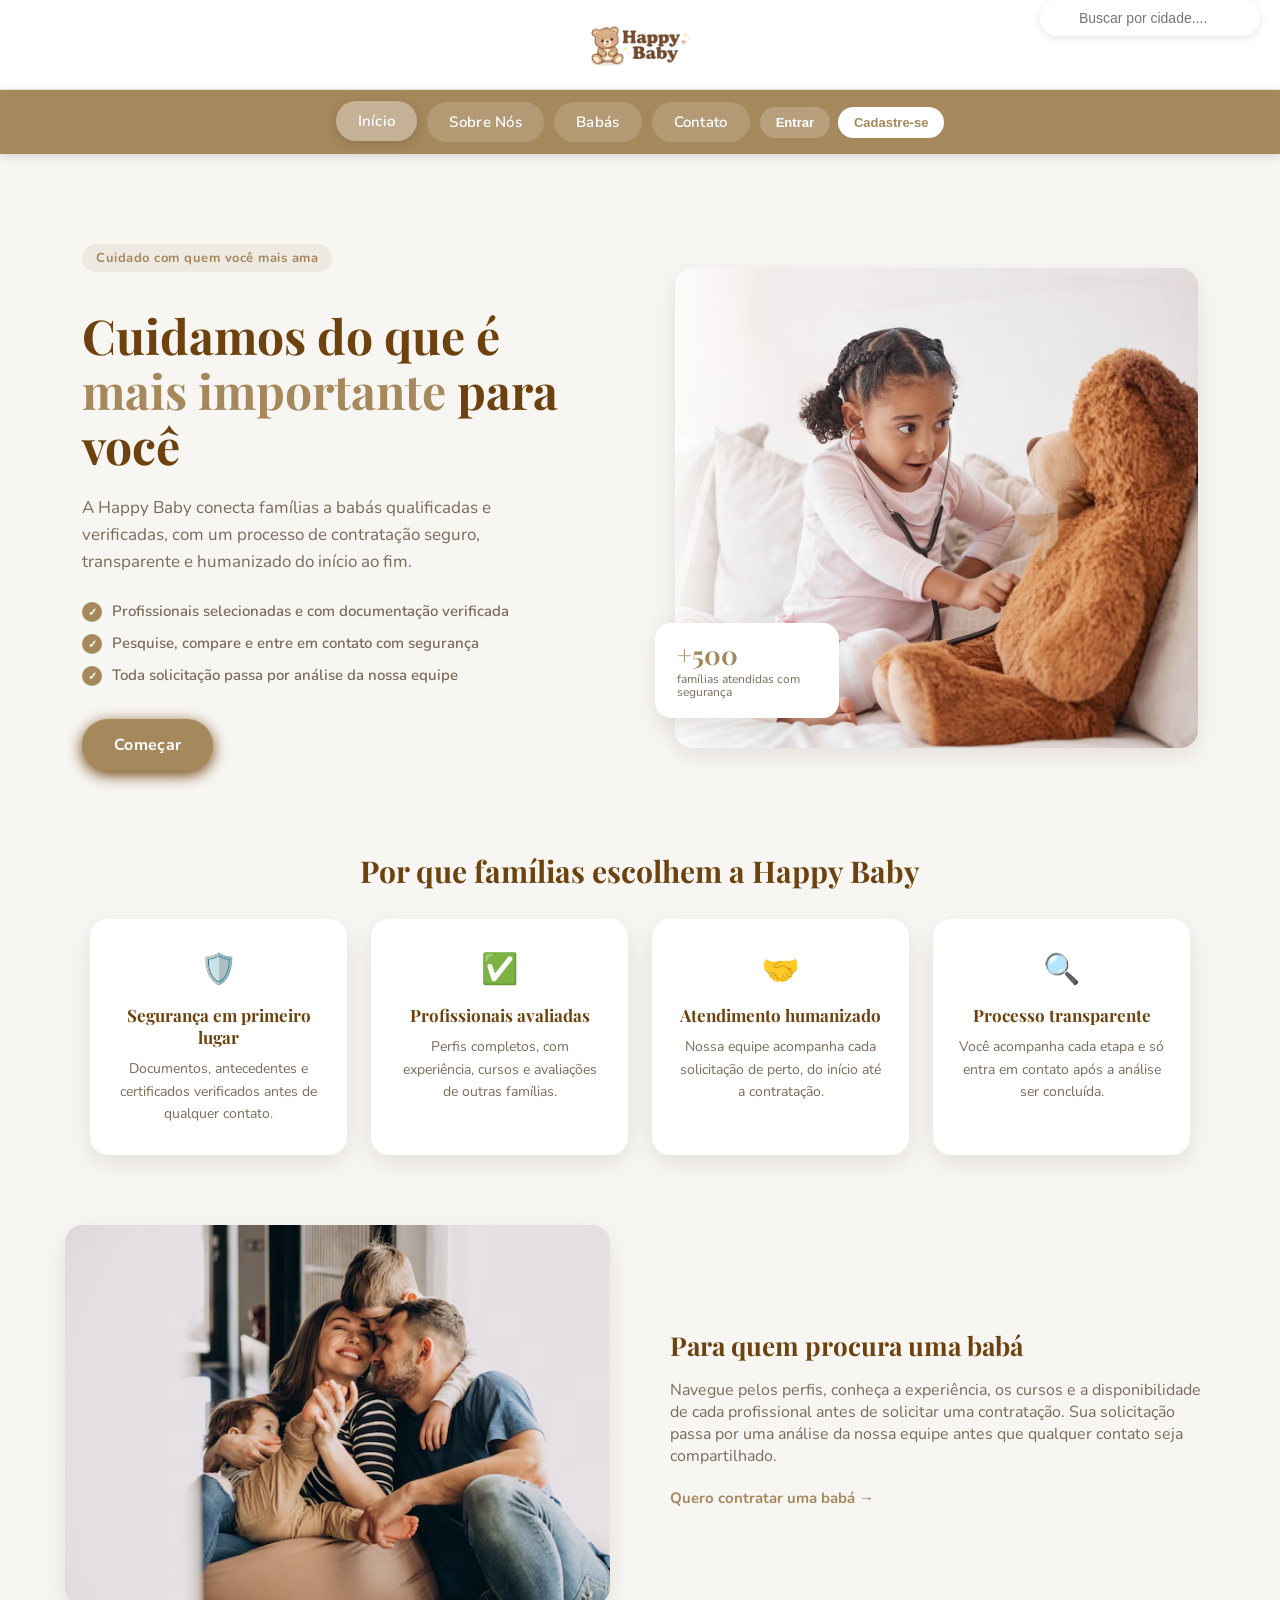
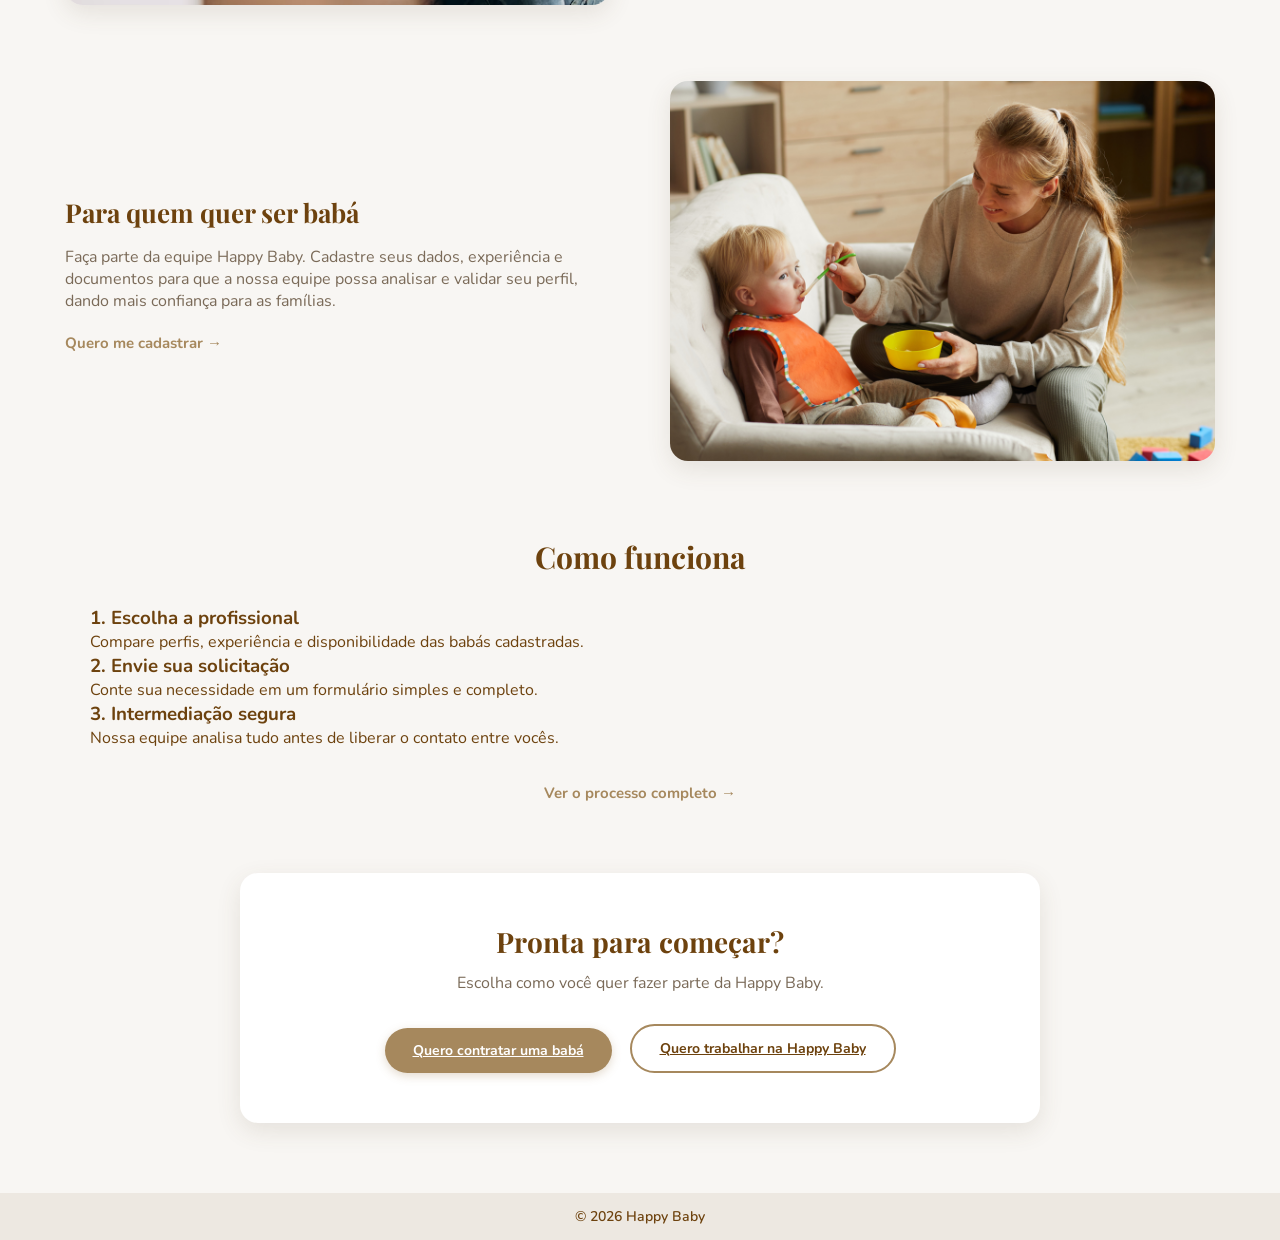
==== index.html @ 6b112094 "Revert "mudança ícone" This reverts commit 074b9dd85836813325513d2ee0a8235e51c5490e." ====
<!DOCTYPE html>
<html lang="pt-BR">
<head>
    <meta charset="UTF-8">
    <meta name="viewport" content="width=device-width, initial-scale=1.0">
    <title>Happy Baby</title>
    <meta name="description" content="Cuidando de quem você mais ama, com segurança e carinho">
    <link rel="preconnect" href="https://fonts.googleapis.com">
    <link href="https://fonts.googleapis.com/css2?family=Playfair+Display:wght@500;700&family=Nunito:wght@400;600;700&display=swap" rel="stylesheet">
    <link rel="stylesheet" href="styles.css">
</head>
<body>

    <header>
        <img src="imgs/logo.png" alt="Happy Baby Logo" class="logo">
    </header>

  <nav>
    <a href="index.html" class="nav-btn ativo">Início</a>
    <a href="sobre-nos.html" class="nav-btn">Sobre Nós</a>
    <a href="baba.html" class="nav-btn">Babás</a>
    <a href="contato.html" class="nav-btn">Contato</a>
</nav>

        <input 
    type="text" 
    id="buscaCidade" 
    placeholder=" Buscar por cidade...." 
    onkeyup="filtrarBabas()"
>

    </nav>

      <main>

    <!-- ===== HERO ===== -->
    <section class="hero-home">

        <div class="hero-home-conteudo">

            <div class="hero-home-texto">

                <span class="tag">Cuidado com quem você mais ama</span>

                <h1>Cuidamos do que é <span class="destaque">mais importante</span> para você</h1>

                <p class="subtitulo">
                    A Happy Baby conecta famílias a babás qualificadas e verificadas,
                    com um processo de contratação seguro, transparente e humanizado
                    do início ao fim.
                </p>

                <ul class="hero-home-lista">
                    <li>Profissionais selecionadas e com documentação verificada</li>
                    <li>Pesquise, compare e entre em contato com segurança</li>
                    <li>Toda solicitação passa por análise da nossa equipe</li>
                </ul>

                <div class="hero-home-botoes">
                    <a href="sobre-nos.html" class="botao-principal">Começar</a>
                </div>

            </div>

            <div class="hero-home-imagem">
                <img src="imgs/crianca-urso.avif" alt="Criança feliz sendo cuidada por uma babá">
                <div class="hero-badge-flutuante">
                    <strong>+500</strong>
                    <span>famílias atendidas com segurança</span>
                </div>
            </div>

        </div>

    </section>

    <!-- ===== POR QUE ESCOLHER ===== -->
    <section class="beneficios">

        <h2 class="titulo-secao">Por que famílias escolhem a Happy Baby</h2>

        <div class="grid-beneficios">

            <div class="beneficio-card">
                <span class="beneficio-icone">🛡️</span>
                <h3>Segurança em primeiro lugar</h3>
                <p>Documentos, antecedentes e certificados verificados antes de qualquer contato.</p>
            </div>

            <div class="beneficio-card">
                <span class="beneficio-icone">✅</span>
                <h3>Profissionais avaliadas</h3>
                <p>Perfis completos, com experiência, cursos e avaliações de outras famílias.</p>
            </div>

            <div class="beneficio-card">
                <span class="beneficio-icone">🤝</span>
                <h3>Atendimento humanizado</h3>
                <p>Nossa equipe acompanha cada solicitação de perto, do início até a contratação.</p>
            </div>

            <div class="beneficio-card">
                <span class="beneficio-icone">🔍</span>
                <h3>Processo transparente</h3>
                <p>Você acompanha cada etapa e só entra em contato após a análise ser concluída.</p>
            </div>

        </div>

    </section>

    <!-- ===== FOTOS GRANDES + TEXTO ===== -->
    <section class="zigzag-secao">

        <div class="zigzag-item">

            <div class="zigzag-imagem">
                <img src="imgs/familia.avif" alt="Família em casa com a criança">
            </div>

            <div class="zigzag-texto">
                <h2>Para quem procura uma babá</h2>
                <p>
                    Navegue pelos perfis, conheça a experiência, os cursos e a
                    disponibilidade de cada profissional antes de solicitar uma
                    contratação. Sua solicitação passa por uma análise da nossa
                    equipe antes que qualquer contato seja compartilhado.
                </p>
                <a href="contratar.html" class="link-saiba-mais">Quero contratar uma babá →</a>
            </div>

        </div>

        <div class="zigzag-item zigzag-inverso">

            <div class="zigzag-imagem">
                <img src="imgs/baba-cuidando.jpg" alt="Babá cuidando de uma criança">
            </div>

            <div class="zigzag-texto">
                <h2>Para quem quer ser babá</h2>
                <p>
                    Faça parte da equipe Happy Baby. Cadastre seus dados, experiência
                    e documentos para que a nossa equipe possa analisar e validar seu
                    perfil, dando mais confiança para as famílias.
                </p>
                <a href="quero-ser-baba.html" class="link-saiba-mais">Quero me cadastrar →</a>
            </div>

        </div>

    </section>

    <!-- ===== COMO FUNCIONA (RESUMO) ===== -->
    <section class="funciona-resumo">

        <h2 class="titulo-secao">Como funciona</h2>

        <div class="cards-funciona">

            <div class="card-funciona">
                <h3>1. Escolha a profissional</h3>
                <p>Compare perfis, experiência e disponibilidade das babás cadastradas.</p>
            </div>

            <div class="card-funciona">
                <h3>2. Envie sua solicitação</h3>
                <p>Conte sua necessidade em um formulário simples e completo.</p>
            </div>

            <div class="card-funciona">
                <h3>3. Intermediação segura</h3>
                <p>Nossa equipe analisa tudo antes de liberar o contato entre vocês.</p>
            </div>

        </div>

        <a href="contato.html" class="link-saiba-mais link-saiba-mais-central">Ver o processo completo →</a>

    </section>

    <!-- ===== CTA FINAL ===== -->
    <section class="cta-home">

        <h2>Pronta para começar?</h2>
        <p>Escolha como você quer fazer parte da Happy Baby.</p>

        <div class="cta-home-botoes">
            <a href="contratar.html" class="btn-contratar">Quero contratar uma babá</a>
            <a href="quero-ser-baba.html" class="btn-contratar btn-contratar-alt">Quero trabalhar na Happy Baby</a>
        </div>

    </section>

</main>

    <footer>
        <p>© 2026 Happy Baby</p>
    </footer>

    <script src="script.js"></script>
</body>
</html>
---- styles.css ----
/* ================================================
   HAPPY BABY — styles.css
   Um único arquivo de estilos para todas as páginas
   ================================================ */

/* ===== VARIÁVEIS ===== */
:root {
    --marrom:       #a6885d;
    --marrom-claro: #a0692d;
    --marrom-escuro:#6d420e;
    --bege:         #f8f6f3;
    --bege-card:    #ffffff;
    --texto-suave:  #7a6a58;
    --sombra:       0 8px 25px rgba(90, 70, 51, 0.12);
    --raio:         18px;
    --fonte-titulo: 'Playfair Display', serif;
    --fonte-corpo:  'Nunito', sans-serif;
}

/* ===== RESET / BASE ===== */
* {
    box-sizing: border-box;
    margin: 0;
    padding: 0;
}

body {
    font-family: var(--fonte-corpo);
    background: var(--bege);
    color: var(--marrom-escuro);
    min-height: 100vh;
    display: flex;
    flex-direction: column;
}

main {
    flex: 1;
    padding: 30px 20px;
}

/* ===== HEADER ===== */
header {
    text-align: center;
    padding: 18px 0 10px;
    background: var(--bege-card);
    border-bottom: 1px solid rgba(166,136,93,0.15);
}

.logo {
    width: 110px;
}

/* ===== MENU DE NAVEGAÇÃO ===== */
nav {
    display: flex;
    justify-content: center;
    gap: 10px;
    background: var(--marrom);
    padding: 12px 16px;
    position: sticky;
    top: 0;
    z-index: 100;
    box-shadow: 0 2px 10px rgba(90,70,51,0.2);
}

#buscaCidade {
    position: absolute;
    right: 20px;
}

#buscaCidade {
    padding: 10px 15px 10px 35px;
    width: 220px;

    border-radius: 20px;
    border: none;

    background: rgba(255, 255, 255, 0.9);
    color: #5a4633;

    font-size: 14px;
    outline: none;

    box-shadow: 0 2px 8px rgba(0,0,0,0.1);

    transition: 0.3s;
}

/* EFEITO AO CLICAR */
#buscaCidade:focus {
    width: 260px;
    background: white;
}

/* ÍCONE DE LUPA */
#buscaCidade {
    background-image: url("https://cdn-icons-png.flaticon.com/512/622/622669.png");
    background-size: 16px;
    background-repeat: no-repeat;
    background-position: 10px center;
}

.nav-btn {
    background: rgba(255,255,255,0.15);
    color: #fff;
    border: none;
    padding: 10px 22px;
    border-radius: 50px;
    cursor: pointer;
    font-family: var(--fonte-corpo);
    font-size: 15px;
    font-weight: 600;
    text-decoration: none;
    transition: background 0.25s, transform 0.2s, box-shadow 0.2s;
    letter-spacing: 0.3px;
}

.nav-btn:hover {
    background: rgba(255,255,255,0.28);
    transform: translateY(-2px);
}

.nav-btn.ativo {
    background: rgba(255,255,255,0.35);
    box-shadow: 0 3px 12px rgba(0,0,0,0.15);
    transform: translateY(-1px);
}

/* ===== ANIMAÇÕES DE BOTÃO (via JS) ===== */
.btn-anim {
    transition: transform 0.15s ease, box-shadow 0.15s ease;
}

.btn-anim:active {
    transform: scale(0.96) !important;
}

/* ===== PÁGINA INICIAL — HERO ===== */
.hero {
    position: relative;
    min-height: 75vh;
    display: flex;
    justify-content: center;
    align-items: center;
    overflow: hidden;
}

.hero-bg {
    position: absolute;
    inset: 0;
    background: radial-gradient(ellipse at 60% 40%, rgba(197,164,107,0.18) 0%, transparent 70%),
                radial-gradient(ellipse at 20% 80%, rgba(166,136,93,0.1) 0%, transparent 60%);
    pointer-events: none;
}

.box-inicio {
    background: var(--bege-card);
    padding: 55px 60px;
    border-radius: 28px;
    text-align: center;
    box-shadow: var(--sombra);
    animation: subir 0.7s ease both;
    max-width: 560px;
    width: 100%;
    position: relative;
}

.tag {
    display: inline-block;
    background: rgba(166,136,93,0.12);
    color: var(--marrom);
    font-size: 13px;
    font-weight: 700;
    padding: 5px 14px;
    border-radius: 50px;
    margin-bottom: 18px;
    letter-spacing: 0.5px;
}

.box-inicio h1 {
    font-family: var(--fonte-titulo);
    font-size: 36px;
    color: var(--marrom-escuro);
    margin-bottom: 14px;
    line-height: 1.2;
}

.destaque {
    color: var(--marrom);
}

.subtitulo {
    font-size: 17px;
    color: var(--texto-suave);
    margin-bottom: 30px;
    line-height: 1.6;
}

/* ===== BOTÃO PRINCIPAL ===== */
.botao-principal {
    display: inline-block;
    background: var(--marrom);
    color: white;
    padding: 15px 32px;
    border-radius: 50px;
    font-family: var(--fonte-corpo);
    font-size: 16px;
    font-weight: 700;
    text-decoration: none;
    border: none;
    cursor: pointer;
    transition: background 0.25s, transform 0.2s, box-shadow 0.2s;
    box-shadow: 0 4px 15px #6d420e;
    letter-spacing: 0.3px;
}

.botao-principal:hover {
    background: var(--marrom-escuro);
    transform: translateY(-3px);
    box-shadow: 0 8px 22px rgba(90,70,51,0.25);
}

/* ===== ANIMAÇÃO ===== */
@keyframes subir {
    from { transform: translateY(24px); opacity: 0; }
    to   { transform: translateY(0);    opacity: 1; }
}

/* ===== SEÇÃO BABÁS ===== */
.secao-babas {
    max-width: 1100px;
    margin: 0 auto;
}

.titulo-secao {
    font-family: var(--fonte-titulo);
    font-size: 30px;
    color: var(--marrom-escuro);
    margin-bottom: 28px;
    text-align: center;
}

/* ===== GRID DOS CARDS ===== */
.grid-babas {
    display: grid;
    grid-template-columns: repeat(auto-fill, minmax(240px, 1fr));
    gap: 24px;
}

/* ===== CARD DA BABÁ ===== */
.baba {
    background: var(--bege-card);
    border-radius: var(--raio);
    overflow: hidden;
    box-shadow: var(--sombra);
    display: flex;
    flex-direction: column;
    transition: transform 0.25s, box-shadow 0.25s;
}

.baba:hover {
    transform: translateY(-6px);
    box-shadow: 0 14px 35px rgba(90,70,51,0.16);
}

.baba img {
    width: 100%;
    height: 200px;
    object-fit: cover;
    background: #ede8e1; /* placeholder quando sem foto */
}

.baba-info {
    padding: 16px;
    display: flex;
    flex-direction: column;
    align-items: center;
    gap: 6px;
    flex: 1;
}

.baba h3 {
    font-family: var(--fonte-titulo);
    font-size: 18px;
    color: var(--marrom-escuro);
    text-align: center;
}

.baba p {
    font-size: 14px;
    color: var(--texto-suave);
    text-align: center;
}

.avaliacao {
    font-size: 15px;
    color: #f5b301;
    letter-spacing: 2px;
}

/* ===== BOTÃO CONTRATAR ===== */
.btn-contratar {
    margin-top: auto;
    padding: 11px 0;
    width: 90%;
    border-radius: 50px;
    border: none;
    background: var(--marrom);
    color: white;
    font-family: var(--fonte-corpo);
    font-size: 14px;
    font-weight: 700;
    cursor: pointer;
    transition: background 0.2s, transform 0.15s;
    box-shadow: 0 3px 10px rgba(166,136,93,0.3);
}

.btn-contratar:hover {
    background: var(--marrom-escuro);
    transform: translateY(-2px);
}

/* ===== BOTÃO EDITAR ===== */
.btn-edit {
    background: transparent;
    border: none;
    color: var(--marrom);
    font-size: 16px;
    cursor: pointer;
    padding: 4px 8px;
    margin-left: 8px;
    transition: color 0.2s, transform 0.2s;
}

.btn-edit:hover {
    color: var(--marrom-escuro);
    transform: scale(1.2);
}

/* ===== PERFIL DETALHADO ===== */
.perfil{
    width:100%;
    max-width:1700px;
    margin:30px auto;
    background:transparent;
    padding:0;
    border-radius:0;
    box-shadow:none;
    animation:subir .5s ease both;
}

.perfil h2 {
    font-family: var(--fonte-titulo);
    font-size: 26px;
    color: var(--marrom-escuro);
    margin-bottom: 8px;
}

.perfil-local {
    font-size: 14px;
    color: var(--texto-suave);
    margin-bottom: 6px;
}

.perfil-nota {
    font-size: 15px;
    color: var(--marrom-escuro);
    font-weight: 600;
    margin-bottom: 22px;
}

/* ===== BOTÃO VOLTAR ===== */
.btn-voltar {
    background: transparent;
    border: 2px solid var(--marrom);
    color: var(--marrom);
    padding: 10px 24px;
    border-radius: 50px;
    font-family: var(--fonte-corpo);
    font-size: 15px;
    font-weight: 700;
    cursor: pointer;
    transition: background 0.2s, color 0.2s;
}

.btn-voltar:hover {
    background: var(--marrom);
    color: white;
}

/* ===== PÁGINA CONTATO ===== */
.secao-contato {
    display: flex;
    justify-content: center;
    align-items: center;
    min-height: 55vh;
}

.contato-box {
    background: var(--bege-card);
    padding: 50px 60px;
    border-radius: 24px;
    box-shadow: var(--sombra);
    text-align: center;
    animation: subir 0.6s ease both;
    max-width: 460px;
    width: 100%;
}

.contato-box .subtitulo {
    margin-bottom: 32px;
}

.contato-item {
    display: flex;
    align-items: center;
    justify-content: center;
    gap: 12px;
    margin-bottom: 18px;
    font-size: 16px;
    color: var(--marrom-escuro);
    font-weight: 600;
}

.contato-item a {
    color: var(--marrom);
    text-decoration: none;
    transition: color 0.2s;
}

.contato-item a:hover {
    color: var(--marrom-escuro);
}

.contato-icone {
    font-size: 22px;
}

/* ===== FOOTER ===== */
footer {
    text-align: center;
    padding: 14px;
    background: #ede8e1;
    color: var(--marrom-escuro);
    font-size: 14px;
    font-weight: 600;
    margin-top: auto;
}

/* ===== RESPONSIVO ===== */
@media (max-width: 600px) {
    .box-inicio {
        padding: 36px 24px;
    }

    .box-inicio h1 {
        font-size: 26px;
    }

    .contato-box {
        padding: 36px 24px;
    }

    .grid-babas {
        grid-template-columns: 1fr 1fr;
    }
}

@media (max-width: 400px) {
    .grid-babas {
        grid-template-columns: 1fr;
    }
}

/* ==========================================
   HERO DA HOME — identidade Happy Baby
========================================== */

.hero-home {
    padding: 60px 5% 80px;
    overflow: hidden;
}

.hero-home-conteudo {
    max-width: 1200px;
    margin: auto;
    display: flex;
    align-items: center;
    justify-content: space-between;
    gap: 70px;
}

.hero-home-texto {
    flex: 1;
    min-width: 320px;
}

.hero-home-texto h1 {
    font-family: var(--fonte-titulo);
    font-size: 3rem;
    line-height: 1.15;
    color: var(--marrom-escuro);
    margin: 18px 0 20px;
}

.hero-home-texto .destaque {
    color: var(--marrom);
}

.hero-home-texto .subtitulo {
    max-width: 480px;
    margin-bottom: 26px;
}

.hero-home-lista {
    list-style: none;
    margin-bottom: 34px;
    display: flex;
    flex-direction: column;
    gap: 12px;
}

.hero-home-lista li {
    position: relative;
    padding-left: 30px;
    font-size: 15px;
    color: var(--texto-suave);
    font-weight: 600;
}

.hero-home-lista li::before {
    content: "✓";
    position: absolute;
    left: 0;
    top: 1px;
    display: flex;
    align-items: center;
    justify-content: center;
    width: 20px;
    height: 20px;
    background: var(--marrom);
    color: white;
    border-radius: 50%;
    font-size: 11px;
    font-weight: 700;
}

.hero-home-botoes {
    display: flex;
    flex-wrap: wrap;
    gap: 16px;
}

.botao-secundario {
    display: inline-block;
    background: transparent;
    color: var(--marrom-escuro);
    border: 2px solid var(--marrom);
    padding: 13px 30px;
    border-radius: 50px;
    font-family: var(--fonte-corpo);
    font-size: 16px;
    font-weight: 700;
    text-decoration: none;
    transition: background 0.25s, color 0.25s, transform 0.2s;
}

.botao-secundario:hover {
    background: var(--marrom);
    color: white;
    transform: translateY(-3px);
}

.hero-home-imagem {
    flex: 1;
    min-width: 320px;
    position: relative;
    display: flex;
    justify-content: center;
}

.hero-home-imagem img {
    width: 100%;
    max-width: 560px;
    height: 480px;
    object-fit: cover;
    border-radius: var(--raio);
    box-shadow: var(--sombra);
}

.hero-badge-flutuante {
    position: absolute;
    left: -20px;
    bottom: 30px;
    background: var(--bege-card);
    padding: 18px 22px;
    border-radius: 16px;
    box-shadow: var(--sombra);
    display: flex;
    flex-direction: column;
    line-height: 1.1;
    animation: subir 0.7s ease both;
}

.hero-badge-flutuante strong {
    font-family: var(--fonte-titulo);
    font-size: 26px;
    color: var(--marrom);
}

.hero-badge-flutuante span {
    font-size: 12px;
    color: var(--texto-suave);
    max-width: 140px;
    margin-top: 4px;
}

@media (max-width: 900px) {

    .hero-home-conteudo {
        flex-direction: column;
        text-align: center;
    }

    .hero-home-texto h1 {
        font-size: 2.2rem;
    }

    .hero-home-lista li {
        text-align: left;
    }

    .hero-home-botoes {
        justify-content: center;
    }

    .hero-home-imagem img {
        height: 320px;
    }

    .hero-badge-flutuante {
        left: 50%;
        transform: translateX(-50%);
        bottom: -24px;
    }
}

/* ==========================================
   BENEFÍCIOS
========================================== */

.beneficios {
    max-width: 1100px;
    margin: 0 auto 70px;
}

.grid-beneficios {
    display: grid;
    grid-template-columns: repeat(auto-fit, minmax(230px, 1fr));
    gap: 24px;
}

.beneficio-card {
    background: var(--bege-card);
    padding: 30px 24px;
    border-radius: var(--raio);
    box-shadow: var(--sombra);
    text-align: center;
    transition: transform 0.25s, box-shadow 0.25s;
}

.beneficio-card:hover {
    transform: translateY(-6px);
    box-shadow: 0 14px 35px rgba(90,70,51,0.16);
}

.beneficio-icone {
    font-size: 30px;
    display: block;
    margin-bottom: 14px;
}

.beneficio-card h3 {
    font-family: var(--fonte-titulo);
    font-size: 17px;
    color: var(--marrom-escuro);
    margin-bottom: 10px;
}

.beneficio-card p {
    font-size: 14px;
    color: var(--texto-suave);
    line-height: 1.6;
}

/* ==========================================
   SEÇÃO ZIGUEZAGUE — fotos grandes + texto
========================================== */

.zigzag-secao {
    max-width: 1150px;
    margin: 0 auto 70px;
    display: flex;
    flex-direction: column;
    gap: 70px;
}

.zigzag-item {
    display: flex;
    align-items: center;
    gap: 60px;
}

.zigzag-inverso {
    flex-direction: row-reverse;
}

.zigzag-imagem {
    flex: 1;
    min-width: 300px;
}

.zigzag-imagem img {
    width: 100%;
    height: 380px;
    object-fit: cover;
    border-radius: var(--raio);
    box-shadow: var(--sombra);
}

.zigzag-texto {
    flex: 1;
    min-width: 300px;
}

.zigzag-texto h2 {
    font-family: var(--fonte-titulo);
    font-size: 26px;
    color: var(--marrom-escuro);
    margin-bottom: 16px;
}

.zigzag-texto p {
    color: var(--texto-suave);
    margin-bottom: 20px;
}

.link-saiba-mais {
    display: inline-block;
    color: var(--marrom);
    font-weight: 700;
    text-decoration: none;
    font-size: 15px;
    transition: color 0.2s, transform 0.2s;
}

.link-saiba-mais:hover {
    color: var(--marrom-escuro);
    transform: translateX(4px);
}

.link-saiba-mais-central {
    display: block;
    text-align: center;
    margin-top: 34px;
}

@media (max-width: 800px) {
    .zigzag-item,
    .zigzag-inverso {
        flex-direction: column;
        text-align: center;
    }

    .zigzag-imagem img {
        height: 260px;
    }
}

/* ==========================================
   COMO FUNCIONA (RESUMO NA HOME)
========================================== */

.funciona-resumo {
    max-width: 1100px;
    margin: 0 auto 70px;
}

/* ==========================================
   CTA FINAL DA HOME
========================================== */

.cta-home {
    max-width: 800px;
    margin: 0 auto 40px;
    background: var(--bege-card);
    padding: 50px 40px;
    border-radius: var(--raio);
    box-shadow: var(--sombra);
    text-align: center;
}

.cta-home h2 {
    font-family: var(--fonte-titulo);
    font-size: 28px;
    color: var(--marrom-escuro);
    margin-bottom: 12px;
}

.cta-home > p {
    color: var(--texto-suave);
    margin-bottom: 30px;
}

.cta-home-botoes {
    display: flex;
    flex-wrap: wrap;
    justify-content: center;
    gap: 18px;
}

.cta-home-botoes .btn-contratar {
    width: auto;
    padding: 13px 28px;
}

.btn-contratar-alt {
    background: transparent;
    border: 2px solid var(--marrom);
    color: var(--marrom-escuro);
    box-shadow: none;
}

.btn-contratar-alt:hover {
    background: var(--marrom);
    color: white;
}

@media (max-width: 600px) {
    .hero-home-texto h1 {
        font-size: 1.9rem;
    }

    .cta-home {
        padding: 36px 24px;
    }
}
/* ===== NOVO PERFIL ===== */

.perfil-container{

    width:96%;

    max-width:1700px;

    margin:30px auto;

    display:grid;

    grid-template-columns:420px 1fr;

    gap:45px;

}

.perfil-esquerda{

    display:flex;

    flex-direction:column;

    gap:25px;

}

.foto-grande{

    width:100%;

    height:560px;

    object-fit:cover;

    border-radius:20px;

}

.disponibilidade{

    background:white;

    padding:25px;

    border-radius:20px;

    box-shadow:0 5px 15px rgba(0,0,0,.08);

}

.tabela-calendario{
    width:100%;
    table-layout:fixed;
    border-collapse:collapse;
}

.tabela-calendario th,
.tabela-calendario td{
    width:12.5%;
    text-align:center;
    padding:10px 6px;
}

.tabela-disponibilidade {
    width: 100%;
    border-collapse: collapse;
}

.tabela-disponibilidade th,
.tabela-disponibilidade td {
    border: 1px solid #ddd;
    padding: 12px;
    text-align: center;
}

.tabela-disponibilidade th {
    background-color: var(--marrom);
    color: white;
    font-weight: 700;
}

.tabela-disponibilidade td {
    background-color: #f9f9f9;
}

.tabela-disponibilidade input[type="checkbox"] {
    width: 18px;
    height: 18px;
    cursor: pointer;
}

.calendario-disponibilidade {
    margin: 20px 0;
    overflow-x: auto;
}

.perfil-direita{

    background:white;

    padding:35px;

    border-radius:20px;

}

.perfil-direita section{

    margin-top:40px;

    border-top:1px solid #ececec;

    padding-top:25px;

}

.perfil-info{

    display:flex;

    flex-wrap:wrap;

    gap:15px;

    margin:25px 0;

}

.perfil-info span{

    background:#f4eee8;

    padding:10px 18px;

    border-radius:25px;

    color:#6b4226;

    font-weight:bold;

}

.comentario{

    background:#faf8f4;

    padding:20px;

    border-radius:15px;

    margin-top:20px;

}

/* ================= CONTATO ================= */

.contato{
    padding:70px 8%;
    background:#f8f5f0;
}

.contato-container{
    max-width:1200px;
    margin:auto;
}

.contato h2{
    text-align:center;
    color:#6d4c41;
    margin-bottom:20px;
    font-size:38px;
}

.texto-contato{
    text-align:center;
    max-width:900px;
    margin:0 auto 40px;
    line-height:1.8;
    color:#555;
}

.como-funciona{
    background:white;
    border-radius:15px;
    padding:30px;
    margin-bottom:40px;
    box-shadow:0 5px 15px rgba(0,0,0,.08);
}

.passos{
    display:grid;
    grid-template-columns:repeat(4,1fr);
    gap:20px;
    margin-top:25px;
}

.passo{
    background:#efe4d3;
    padding:20px;
    border-radius:12px;
    text-align:center;
}

/* ===== FORMULÁRIO ===== */
.form-contato {
    display: flex;
    flex-direction: column;
    gap: 16px;
}

.linha-form {
    display: grid;
    grid-template-columns: 1fr 1fr;
    gap: 16px;
}

.form-contato input,
.form-contato select,
.form-contato textarea {
    padding: 12px;
    border: 1px solid #ddd;
    border-radius: 8px;
    font-family: var(--fonte-corpo);
    font-size: 14px;
}

.form-contato input:focus,
.form-contato select:focus,
.form-contato textarea:focus {
    outline: none;
    border-color: var(--marrom);
    box-shadow: 0 0 8px rgba(166, 136, 93, 0.3);
}

.form-contato textarea {
    resize: vertical;
}

.aceite {
    display: flex;
    align-items: center;
    gap: 8px;
    font-size: 14px;
    cursor: pointer;
}

.aceite input[type="checkbox"],
.aceite input[type="radio"] {
    cursor: pointer;
    width: 16px;
    height: 16px;
}

/* ===== UPLOAD ===== */
.upload-item {
    display: flex;
    flex-direction: column;
    gap: 8px;
    padding: 16px;
    background: #f9f9f9;
    border-radius: 8px;
}

.upload-item label {
    font-weight: 700;
    color: var(--marrom-escuro);
}

.upload-item input[type="file"] {
    padding: 8px;
}

.nome-arquivo {
    font-size: 13px;
    color: #999;
}

.nome-arquivo.arquivo-ok {
    color: #4caf50;
    font-weight: 700;
}

/* ===== RESUMO ===== */
.resumo-solicitacao {
    background: #f9f9f9;
    padding: 24px;
    border-radius: 12px;
    margin: 24px 0;
}

.resumo-item-grupo {
    display: flex;
    flex-direction: column;
    gap: 12px;
}

.resumo-item {
    display: flex;
    justify-content: space-between;
    align-items: center;
    padding: 12px;
    background: white;
    border-radius: 8px;
    border-left: 4px solid var(--marrom);
}

.resumo-item strong {
    min-width: 150px;
}

.resumo-item span {
    flex: 1;
    text-align: right;
    margin-right: 12px;
}

.card-resumo {
    display: flex;
    gap: 20px;
    background: white;
    padding: 20px;
    border-radius: 12px;
}

.card-resumo img {
    width: 150px;
    height: 150px;
    object-fit: cover;
    border-radius: 8px;
}

.dados-resumo {
    flex: 1;
}

.dados-resumo h3 {
    font-family: var(--fonte-titulo);
    font-size: 20px;
    color: var(--marrom-escuro);
    margin-bottom: 8px;
}

.dados-resumo p {
    font-size: 14px;
    color: var(--texto-suave);
    margin-bottom: 4px;
}

.lista-destaques {
    list-style: none;
    display: flex;
    flex-wrap: wrap;
    gap: 8px;
    margin-top: 12px;
}

.lista-destaques li {
    background: rgba(166, 136, 93, 0.1);
    padding: 6px 12px;
    border-radius: 20px;
    font-size: 13px;
    color: var(--marrom);
}

/* ===== BARRA DE PROGRESSO ===== */
.barra-progresso {
    width: 100%;
    height: 8px;
    background: #ececec;
    border-radius: 10px;
    margin-bottom: 30px;
    overflow: hidden;
}

.progresso {
    height: 100%;
    background: var(--marrom);
    transition: width 0.3s ease;
}

.etapa1 { width: 20%; }
.etapa2 { width: 40%; }
.etapa3 { width: 60%; }
.etapa4 { width: 80%; }
.etapa5 { width: 100%; }

.etapaB1 { width: 25%; }
.etapaB2 { width: 50%; }
.etapaB3 { width: 75%; }
.etapaB4 { width: 100%; }

/* ===== SUCESSO ===== */
.cadastro-sucesso {
    display: none;
    justify-content: center;
    align-items: center;
    min-height: 60vh;
}

.sucesso-box {
    background: white;
    padding: 50px;
    border-radius: 20px;
    text-align: center;
    box-shadow: var(--sombra);
    max-width: 600px;
}

.sucesso-box h1 {
    font-family: var(--fonte-titulo);
    font-size: 32px;
    color: var(--marrom-escuro);
    margin-bottom: 20px;
}

.sucesso-box p {
    font-size: 15px;
    color: var(--texto-suave);
    line-height: 1.8;
    margin-bottom: 16px;
}

.sucesso-box a {
    display: inline-block;
    margin-top: 20px;
}

/* ===== GRID SELEÇÃO BABÁ ===== */
.grid-selecao-baba {
    display: grid;
    grid-template-columns: repeat(auto-fill, minmax(200px, 1fr));
    gap: 16px;
    margin: 20px 0;
}

.card-selecao-baba {
    position: relative;
    cursor: pointer;
    border-radius: 12px;
    overflow: hidden;
    box-shadow: 0 2px 8px rgba(0, 0, 0, 0.1);
    transition: transform 0.2s, box-shadow 0.2s;
}

.card-selecao-baba:hover {
    transform: translateY(-4px);
    box-shadow: 0 6px 16px rgba(0, 0, 0, 0.15);
}

.card-selecao-baba img {
    width: 100%;
    height: 180px;
    object-fit: cover;
}

.card-selecao-info {
    background: white;
    padding: 12px;
    text-align: center;
}

.card-selecao-info h4 {
    font-size: 14px;
    font-weight: 700;
    margin-bottom: 4px;
    color: var(--marrom-escuro);
}

.card-selecao-info p {
    font-size: 12px;
    color: var(--texto-suave);
}

.selo-selecionada {
    position: absolute;
    top: 10px;
    right: 10px;
    background: #4caf50;
    color: white;
    width: 32px;
    height: 32px;
    border-radius: 50%;
    display: flex;
    align-items: center;
    justify-content: center;
    font-size: 18px;
    display: none;
}

.card-selecao-baba.selecionada {
    border: 3px solid var(--marrom);
}

.card-selecao-baba.selecionada .selo-selecionada {
    display: flex;
}

.aviso-selecao {
    color: #d32f2f;
    font-weight: 700;
    text-align: center;
}

/* ===== MODAL CONTA ===== */
.modal-conta-overlay {
    position: fixed;
    top: 0;
    left: 0;
    width: 100%;
    height: 100%;
    background: rgba(0, 0, 0, 0.5);
    display: none;
    justify-content: center;
    align-items: center;
    z-index: 1000;
}

.modal-conta-caixa {
    background: white;
    padding: 40px;
    border-radius: 16px;
    box-shadow: 0 10px 40px rgba(0, 0, 0, 0.2);
    max-width: 400px;
    width: 90%;
    position: relative;
}

.modal-conta-fechar {
    position: absolute;
    top: 12px;
    right: 12px;
    background: none;
    border: none;
    font-size: 28px;
    cursor: pointer;
    color: #999;
}

.modal-conta-form {
    display: none;
}

.modal-conta-form h2 {
    font-family: var(--fonte-titulo);
    font-size: 24px;
    color: var(--marrom-escuro);
    margin-bottom: 20px;
}

.modal-conta-form input {
    width: 100%;
    padding: 12px;
    margin-bottom: 12px;
    border: 1px solid #ddd;
    border-radius: 8px;
    font-size: 14px;
}

.modal-conta-form input:focus {
    outline: none;
    border-color: var(--marrom);
}

.modal-conta-form button {
    width: 100%;
    margin-top: 8px;
}

.modal-conta-erro {
    color: #d32f2f;
    font-size: 13px;
    margin: 8px 0;
    min-height: 16px;
}

.modal-conta-troca {
    text-align: center;
    font-size: 13px;
    margin-top: 16px;
}

.modal-conta-troca a {
    color: var(--marrom);
    text-decoration: none;
    font-weight: 700;
}

.area-conta {
    display: flex;
    gap: 8px;
    align-items: center;
}

.conta-btn {
    background: rgba(255, 255, 255, 0.2);
    color: white;
    border: none;
    padding: 8px 16px;
    border-radius: 20px;
    cursor: pointer;
    font-size: 13px;
    font-weight: 600;
    transition: background 0.2s;
}

.conta-btn:hover {
    background: rgba(255, 255, 255, 0.3);
}

.conta-btn-cadastro {
    background: white;
    color: var(--marrom);
}

.conta-btn-cadastro:hover {
    background: rgba(255, 255, 255, 0.9);
}

.conta-btn-sair:hover {
    background: rgba(0, 0, 0, 0.2);
}

.conta-saudacao {
    color: white;
    font-size: 13px;
    font-weight: 600;
}

/* ===== CONTAINER DINÂMICO PARA CRIANÇAS ===== */
#containerCriancas {
    display: flex;
    flex-direction: column;
    gap: 16px;
    margin: 16px 0;
    padding: 16px;
    background: #f9f9f9;
    border-radius: 8px;
}

.crianca-item {
    display: grid;
    grid-template-columns: 1fr 1fr;
    gap: 12px;
    padding: 12px;
    background: white;
    border-radius: 8px;
    border-left: 4px solid var(--marrom);
}

.crianca-item input {
    padding: 8px;
    border: 1px solid #ddd;
    border-radius: 6px;
    font-size: 13px;
}

.dias {
    display: grid;
    grid-template-columns: repeat(auto-fit, minmax(150px, 1fr));
    gap: 12px;
    margin: 16px 0;
}

.dias label {
    display: flex;
    align-items: center;
    gap: 8px;
    cursor: pointer;
    font-size: 14px;
}

.dias input[type="checkbox"] {
    width: 16px;
    height: 16px;
    cursor: pointer;
}

/* ===== RESPONSIVIDADE ===== */
@media (max-width: 768px) {
    .perfil-container {
        grid-template-columns: 1fr;
    }

    .linha-form {
        grid-template-columns: 1fr;
    }

    .card-resumo {
        flex-direction: column;
        text-align: center;
    }

    .card-resumo img {
        width: 100%;
        max-width: 200px;
        margin: 0 auto;
    }

    .modal-conta-caixa {
        width: 95%;
    }

    .pagina-contratar {
        max-width: 100%;
    }
}

/* ===== PÁGINA CONTRATAR/SER BABÁ ===== */
.pagina-contratar {
    max-width: 900px;
    margin: 0 auto;
}

.banner-contato {
    background: linear-gradient(135deg, rgba(166, 136, 93, 0.1) 0%, rgba(160, 105, 45, 0.05) 100%);
    padding: 50px 40px;
    border-radius: 20px;
    text-align: center;
    margin-bottom: 40px;
}

.banner-contato h1 {
    font-family: var(--fonte-titulo);
    font-size: 32px;
    color: var(--marrom-escuro);
    margin-bottom: 16px;
}

.banner-contato p {
    color: var(--texto-suave);
    line-height: 1.8;
    max-width: 700px;
    margin: 0 auto;
}

.sobre-happy {
    background: white;
    padding: 30px;
    border-radius: 12px;
    margin-bottom: 40px;
    box-shadow: 0 2px 8px rgba(0, 0, 0, 0.08);
}

.sobre-happy h2 {
    font-family: var(--fonte-titulo);
    font-size: 22px;
    color: var(--marrom-escuro);
    margin-bottom: 12px;
}

.sobre-happy p {
    color: var(--texto-suave);
    line-height: 1.8;
}

.etapa {
    background: white;
    padding: 40px;
    border-radius: 16px;
    box-shadow: 0 4px 12px rgba(0, 0, 0, 0.08);
    display: none;
}

.etapa h2 {
    font-family: var(--fonte-titulo);
    font-size: 24px;
    color: var(--marrom-escuro);
    margin-bottom: 8px;
}

.etapa h3 {
    font-family: var(--fonte-titulo);
    font-size: 18px;
    color: var(--marrom-escuro);
    margin: 24px 0 12px;
}

.texto-etapa {
    font-size: 14px;
    color: var(--texto-suave);
    margin-bottom: 16px;
}

.termos {
    background: #f9f9f9;
    padding: 24px;
    border-radius: 12px;
    margin: 24px 0;
}

.termos h2 {
    font-family: var(--fonte-titulo);
    font-size: 20px;
    color: var(--marrom-escuro);
    margin-bottom: 16px;
}

.termos label {
    display: flex;
    gap: 8px;
    margin-bottom: 12px;
    cursor: pointer;
}

.termos a {
    color: var(--marrom);
    text-decoration: underline;
}

.termos a:hover {
    color: var(--marrom-escuro);
}

@media (max-width: 600px) {
    .banner-contato {
        padding: 30px 20px;
    }

    .banner-contato h1 {
        font-size: 24px;
    }

    .etapa {
        padding: 24px 16px;
    }

    .linha-form {
        grid-template-columns: 1fr;
    }
}
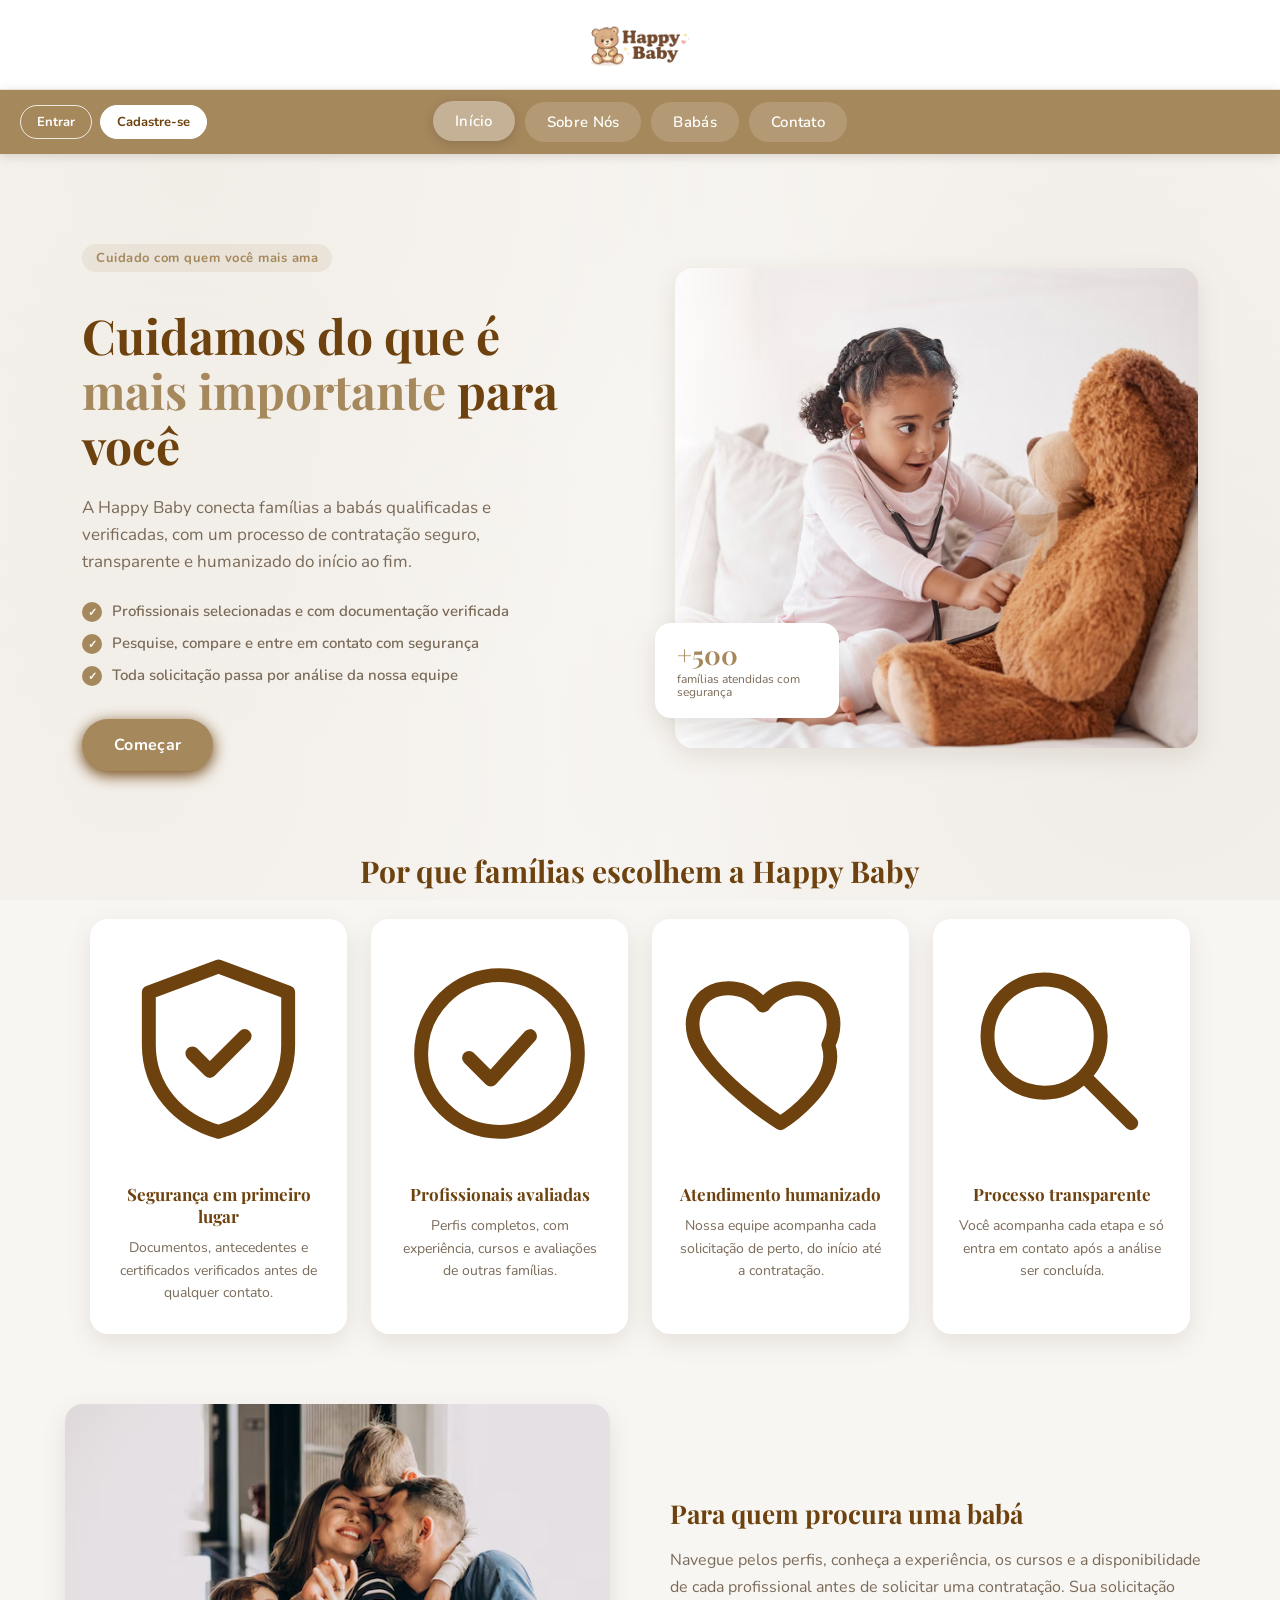
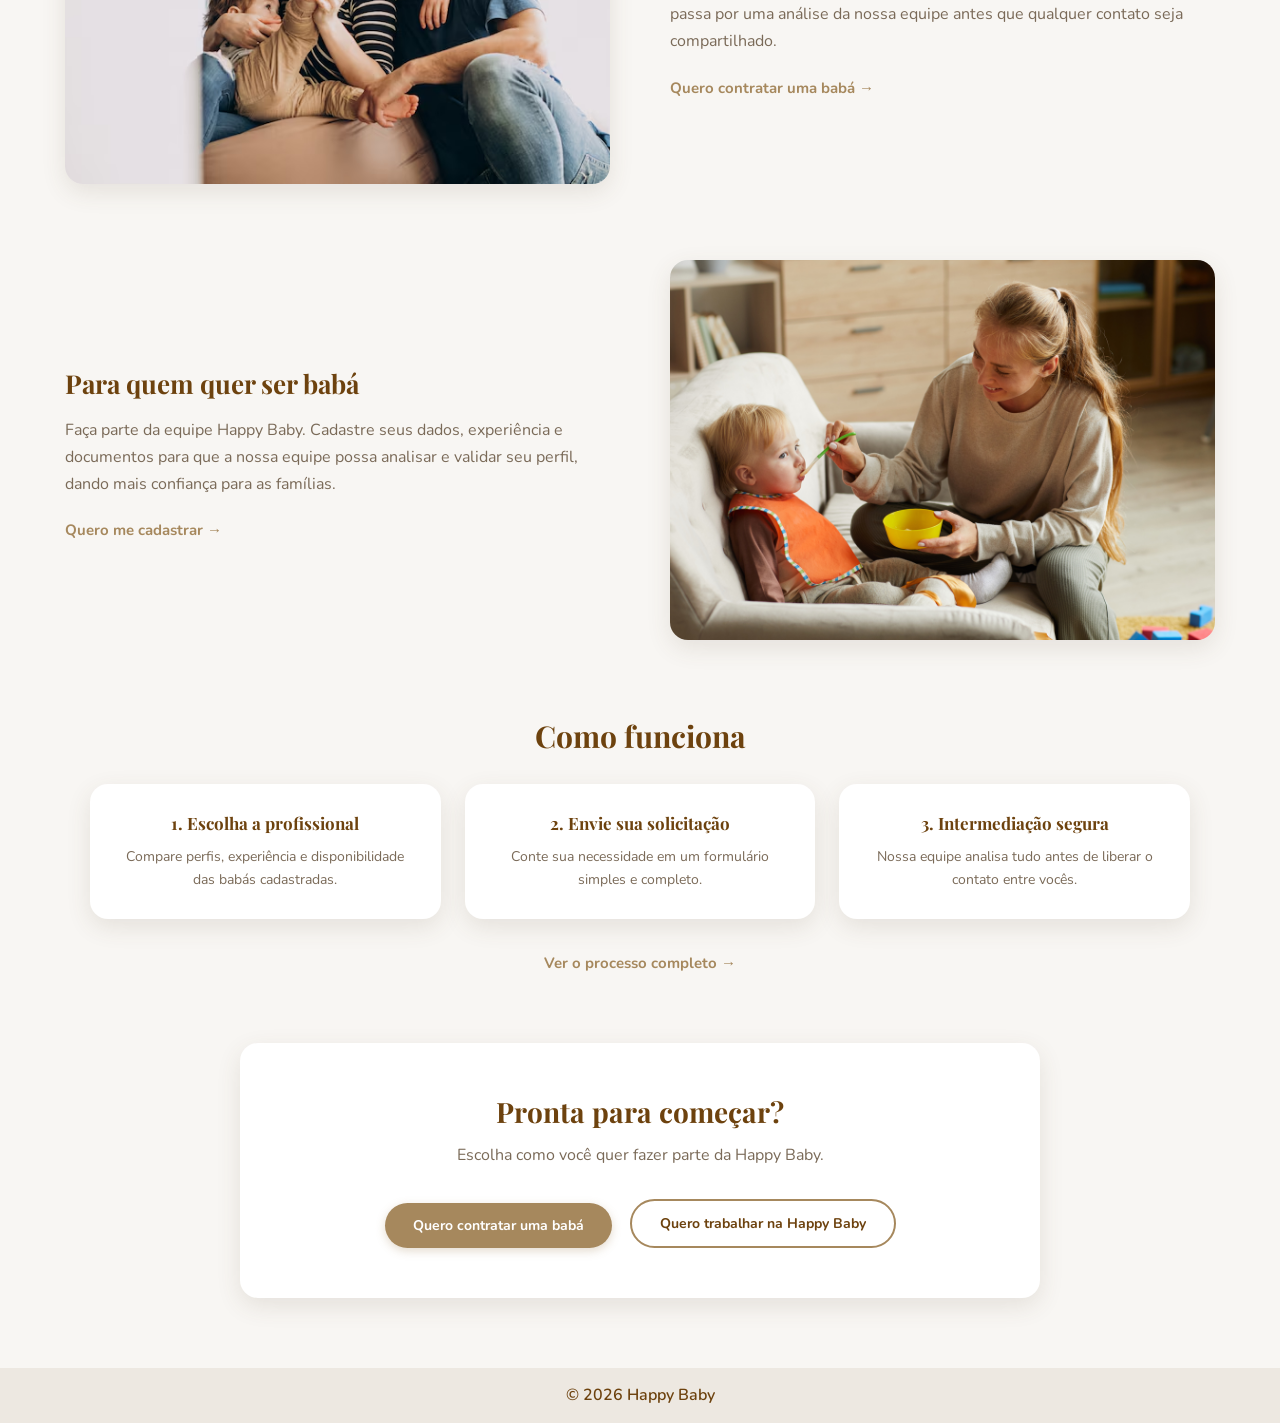
==== commit 6d4b7727: "remoção busca por cidade desnecessária" ====
--- a/index.html
+++ b/index.html
@@ -15,23 +15,15 @@
         <img src="imgs/logo.png" alt="Happy Baby Logo" class="logo">
     </header>
 
-  <nav>
-    <a href="index.html" class="nav-btn ativo">Início</a>
-    <a href="sobre-nos.html" class="nav-btn">Sobre Nós</a>
-    <a href="baba.html" class="nav-btn">Babás</a>
-    <a href="contato.html" class="nav-btn">Contato</a>
-</nav>
-
-        <input 
-    type="text" 
-    id="buscaCidade" 
-    placeholder=" Buscar por cidade...." 
-    onkeyup="filtrarBabas()"
->
+    <nav>
+        <a href="index.html" class="nav-btn ativo">Início</a>
+        <a href="sobre-nos.html" class="nav-btn">Sobre Nós</a>
+        <a href="baba.html" class="nav-btn">Babás</a>
+        <a href="contato.html" class="nav-btn">Contato</a>
 
     </nav>
 
-      <main>
+    <main>
 
     <!-- ===== HERO ===== -->
     <section class="hero-home">
@@ -82,25 +74,44 @@
         <div class="grid-beneficios">
 
             <div class="beneficio-card">
-                <span class="beneficio-icone">🛡️</span>
+                 <span class="beneficio-icone">
+                    <svg viewBox="0 0 24 24" fill="none" xmlns="http://www.w3.org/2000/svg">
+                        <path d="M12 2L4 5v6c0 5 3.4 8.7 8 10 4.6-1.3 8-5 8-10V5l-8-3z" stroke="currentColor" stroke-width="1.6" stroke-linejoin="round"/>
+                        <path d="M9 12l2 2 4-4" stroke="currentColor" stroke-width="1.6" stroke-linecap="round" stroke-linejoin="round"/>
+                    </svg>
+                </span>
                 <h3>Segurança em primeiro lugar</h3>
                 <p>Documentos, antecedentes e certificados verificados antes de qualquer contato.</p>
             </div>
 
             <div class="beneficio-card">
-                <span class="beneficio-icone">✅</span>
+                <span class="beneficio-icone">
+                    <svg viewBox="0 0 24 24" fill="none" xmlns="http://www.w3.org/2000/svg">
+                        <circle cx="12" cy="12" r="9" stroke="currentColor" stroke-width="1.6"/>
+                        <path d="M8.5 12.5l2.5 2.5 4.5-5" stroke="currentColor" stroke-width="1.6" stroke-linecap="round" stroke-linejoin="round"/>
+                    </svg>
+                </span>
                 <h3>Profissionais avaliadas</h3>
                 <p>Perfis completos, com experiência, cursos e avaliações de outras famílias.</p>
             </div>
 
             <div class="beneficio-card">
-                <span class="beneficio-icone">🤝</span>
+                <span class="beneficio-icone">
+                    <svg viewBox="0 0 24 24" fill="none" xmlns="http://www.w3.org/2000/svg">
+                        <path d="M12 20s-7-4.4-9.5-9C1 8 2.5 4.5 6 4.5c2 0 3.3 1.1 4 2 0.7-0.9 2-2 4-2 3.5 0 5 3.5 3.5 6.5C19 15.6 12 20 12 20z" stroke="currentColor" stroke-width="1.6" stroke-linejoin="round"/>
+                    </svg>
+                </span>
                 <h3>Atendimento humanizado</h3>
                 <p>Nossa equipe acompanha cada solicitação de perto, do início até a contratação.</p>
             </div>
 
             <div class="beneficio-card">
-                <span class="beneficio-icone">🔍</span>
+                <span class="beneficio-icone">
+                    <svg viewBox="0 0 24 24" fill="none" xmlns="http://www.w3.org/2000/svg">
+                        <circle cx="10" cy="10" r="6.5" stroke="currentColor" stroke-width="1.6"/>
+                        <path d="M15 15l5 5" stroke="currentColor" stroke-width="1.6" stroke-linecap="round"/>
+                    </svg>
+                </span>
                 <h3>Processo transparente</h3>
                 <p>Você acompanha cada etapa e só entra em contato após a análise ser concluída.</p>
             </div>
--- a/styles.css
+++ b/styles.css
@@ -320,23 +320,6 @@
     transform: translateY(-2px);
 }
 
-/* ===== BOTÃO EDITAR ===== */
-.btn-edit {
-    background: transparent;
-    border: none;
-    color: var(--marrom);
-    font-size: 16px;
-    cursor: pointer;
-    padding: 4px 8px;
-    margin-left: 8px;
-    transition: color 0.2s, transform 0.2s;
-}
-
-.btn-edit:hover {
-    color: var(--marrom-escuro);
-    transform: scale(1.2);
-}
-
 /* ===== PERFIL DETALHADO ===== */
 .perfil{
     width:100%;
@@ -910,39 +893,6 @@
     padding:10px 6px;
 }
 
-.tabela-disponibilidade {
-    width: 100%;
-    border-collapse: collapse;
-}
-
-.tabela-disponibilidade th,
-.tabela-disponibilidade td {
-    border: 1px solid #ddd;
-    padding: 12px;
-    text-align: center;
-}
-
-.tabela-disponibilidade th {
-    background-color: var(--marrom);
-    color: white;
-    font-weight: 700;
-}
-
-.tabela-disponibilidade td {
-    background-color: #f9f9f9;
-}
-
-.tabela-disponibilidade input[type="checkbox"] {
-    width: 18px;
-    height: 18px;
-    cursor: pointer;
-}
-
-.calendario-disponibilidade {
-    margin: 20px 0;
-    overflow-x: auto;
-}
-
 .perfil-direita{
 
     background:white;
@@ -1050,630 +1000,1198 @@
     text-align:center;
 }
 
-/* ===== FORMULÁRIO ===== */
-.form-contato {
-    display: flex;
-    flex-direction: column;
-    gap: 16px;
-}
-
-.linha-form {
-    display: grid;
-    grid-template-columns: 1fr 1fr;
-    gap: 16px;
-}
-
-.form-contato input,
-.form-contato select,
-.form-contato textarea {
-    padding: 12px;
-    border: 1px solid #ddd;
-    border-radius: 8px;
-    font-family: var(--fonte-corpo);
-    font-size: 14px;
-}
-
-.form-contato input:focus,
-.form-contato select:focus,
-.form-contato textarea:focus {
-    outline: none;
-    border-color: var(--marrom);
-    box-shadow: 0 0 8px rgba(166, 136, 93, 0.3);
-}
-
-.form-contato textarea {
-    resize: vertical;
-}
-
-.aceite {
-    display: flex;
-    align-items: center;
-    gap: 8px;
-    font-size: 14px;
-    cursor: pointer;
-}
-
-.aceite input[type="checkbox"],
-.aceite input[type="radio"] {
-    cursor: pointer;
-    width: 16px;
-    height: 16px;
-}
-
-/* ===== UPLOAD ===== */
-.upload-item {
-    display: flex;
-    flex-direction: column;
-    gap: 8px;
-    padding: 16px;
-    background: #f9f9f9;
-    border-radius: 8px;
-}
-
-.upload-item label {
-    font-weight: 700;
-    color: var(--marrom-escuro);
-}
-
-.upload-item input[type="file"] {
-    padding: 8px;
-}
-
-.nome-arquivo {
-    font-size: 13px;
-    color: #999;
-}
-
-.nome-arquivo.arquivo-ok {
-    color: #4caf50;
-    font-weight: 700;
-}
-
-/* ===== RESUMO ===== */
-.resumo-solicitacao {
-    background: #f9f9f9;
-    padding: 24px;
-    border-radius: 12px;
-    margin: 24px 0;
-}
-
-.resumo-item-grupo {
-    display: flex;
-    flex-direction: column;
-    gap: 12px;
-}
-
-.resumo-item {
-    display: flex;
-    justify-content: space-between;
-    align-items: center;
-    padding: 12px;
-    background: white;
-    border-radius: 8px;
-    border-left: 4px solid var(--marrom);
-}
-
-.resumo-item strong {
-    min-width: 150px;
-}
-
-.resumo-item span {
-    flex: 1;
-    text-align: right;
-    margin-right: 12px;
-}
-
-.card-resumo {
-    display: flex;
-    gap: 20px;
-    background: white;
-    padding: 20px;
-    border-radius: 12px;
-}
-
-.card-resumo img {
-    width: 150px;
-    height: 150px;
-    object-fit: cover;
-    border-radius: 8px;
-}
-
-.dados-resumo {
-    flex: 1;
-}
-
-.dados-resumo h3 {
-    font-family: var(--fonte-titulo);
-    font-size: 20px;
-    color: var(--marrom-escuro);
-    margin-bottom: 8px;
-}
-
-.dados-resumo p {
-    font-size: 14px;
-    color: var(--texto-suave);
-    margin-bottom: 4px;
-}
-
-.lista-destaques {
-    list-style: none;
-    display: flex;
-    flex-wrap: wrap;
-    gap: 8px;
-    margin-top: 12px;
-}
-
-.lista-destaques li {
-    background: rgba(166, 136, 93, 0.1);
-    padding: 6px 12px;
-    border-radius: 20px;
-    font-size: 13px;
-    color: var(--marrom);
+.passo span{
+    font-size:35px;
+}
+
+.form-contato{
+    background:white;
+    padding:40px;
+    border-radius:15px;
+    box-shadow:0 5px 15px rgba(0,0,0,.08);
+}
+
+.form-contato h3{
+    margin-bottom:25px;
+    color:#6d4c41;
+}
+
+.linha-form{
+    display:flex;
+    gap:20px;
+    margin-bottom:20px;
+}
+
+.linha-form input,
+.linha-form select{
+    flex:1;
+    padding:14px;
+    border:1px solid #ccc;
+    border-radius:10px;
+    font-size:15px;
+}
+
+textarea{
+    width:100%;
+    margin-top:15px;
+    padding:15px;
+    border-radius:10px;
+    border:1px solid #ccc;
+    resize:vertical;
+    font-size:15px;
+}
+
+.dias{
+    display:flex;
+    flex-wrap:wrap;
+    gap:15px;
+    margin:15px 0 25px;
+}
+
+.aceite{
+    display:block;
+    margin:25px 0;
+}
+
+.seguranca{
+    background:#efe4d3;
+    margin-top:40px;
+    padding:30px;
+    border-left:6px solid #a67c52;
+    border-radius:12px;
+}
+
+.seguranca h3{
+    margin-bottom:15px;
+    color:#6d4c41;
+}
+
+.seguranca p{
+    margin-bottom:12px;
+    line-height:1.7;
+}
+
+@media(max-width:900px){
+
+.passos{
+grid-template-columns:1fr 1fr;
+}
+
+.linha-form{
+flex-direction:column;
+}
+
+}
+
+@media(max-width:600px){
+
+.passos{
+grid-template-columns:1fr;
+}
+
+}
+/* ================================================
+   CONTRATAR — etapas do formulário
+   ================================================ */
+
+.pagina-contratar {
+    max-width: 900px;
+    margin: 0 auto;
+}
+
+.etapa {
+    background: var(--bege-card);
+    padding: 40px;
+    border-radius: var(--raio);
+    box-shadow: var(--sombra);
+    margin-bottom: 30px;
+    animation: subir 0.5s ease both;
+}
+
+.etapa h2 {
+    font-family: var(--fonte-titulo);
+    color: var(--marrom-escuro);
+    font-size: 22px;
+    margin-bottom: 6px;
+}
+
+.etapa h3 {
+    color: var(--marrom-escuro);
+    font-size: 17px;
+    margin: 20px 0 12px;
+}
+
+.texto-etapa {
+    color: var(--texto-suave);
+    margin-bottom: 20px;
+    line-height: 1.6;
 }
 
 /* ===== BARRA DE PROGRESSO ===== */
+
 .barra-progresso {
     width: 100%;
-    height: 8px;
-    background: #ececec;
-    border-radius: 10px;
-    margin-bottom: 30px;
+    height: 10px;
+    background: #ede4d8;
+    border-radius: 50px;
+    margin-bottom: 24px;
     overflow: hidden;
 }
 
 .progresso {
     height: 100%;
     background: var(--marrom);
-    transition: width 0.3s ease;
-}
-
-.etapa1 { width: 20%; }
-.etapa2 { width: 40%; }
-.etapa3 { width: 60%; }
-.etapa4 { width: 80%; }
-.etapa5 { width: 100%; }
-
-.etapaB1 { width: 25%; }
-.etapaB2 { width: 50%; }
-.etapaB3 { width: 75%; }
-.etapaB4 { width: 100%; }
-
-/* ===== SUCESSO ===== */
+    border-radius: 50px;
+    transition: width 0.4s ease;
+}
+
+.progresso.etapa1 { width: 20%; }
+.progresso.etapa2 { width: 40%; }
+.progresso.etapa3 { width: 60%; }
+.progresso.etapa4 { width: 80%; }
+.progresso.etapa5 { width: 100%; }
+
+/* ===== CHECKBOXES / ATIVIDADES ===== */
+
+.dias label {
+    display: inline-flex;
+    align-items: center;
+    gap: 8px;
+    background: #f4eee8;
+    padding: 8px 16px;
+    border-radius: 50px;
+    font-size: 14px;
+    color: var(--marrom-escuro);
+    cursor: pointer;
+}
+
+.dias input[type="checkbox"] {
+    accent-color: var(--marrom);
+}
+
+hr {
+    border: none;
+    border-top: 1px solid rgba(166,136,93,0.2);
+    margin: 24px 0;
+}
+/* ================================================
+   ETAPA 5 — resumo da babá e da solicitação
+   ================================================ */
+
+.resumo-baba,
+.resumo-solicitacao,
+.termos {
+    background: var(--bege-card);
+    border-radius: var(--raio);
+    padding: 30px;
+    margin-bottom: 24px;
+}
+
+.resumo-baba h2,
+.resumo-solicitacao h2,
+.termos h2 {
+    font-family: var(--fonte-titulo);
+    color: var(--marrom-escuro);
+    font-size: 20px;
+    margin-bottom: 18px;
+}
+
+/* ===== CARD DA BABÁ NO RESUMO ===== */
+
+.card-resumo {
+    display: flex;
+    gap: 24px;
+    align-items: flex-start;
+}
+
+.card-resumo img {
+    width: 130px;
+    height: 130px;
+    object-fit: cover;
+    border-radius: 16px;
+    flex-shrink: 0;
+}
+
+.dados-resumo h3 {
+    font-family: var(--fonte-titulo);
+    color: var(--marrom-escuro);
+    font-size: 19px;
+    margin-bottom: 6px;
+}
+
+.dados-resumo p {
+    color: var(--texto-suave);
+    font-size: 14px;
+    margin-bottom: 4px;
+}
+
+.lista-destaques {
+    list-style: none;
+    display: flex;
+    flex-wrap: wrap;
+    gap: 8px;
+    margin-top: 10px;
+}
+
+.lista-destaques li {
+    background: #f4eee8;
+    color: var(--marrom-escuro);
+    font-size: 13px;
+    font-weight: 600;
+    padding: 5px 12px;
+    border-radius: 50px;
+}
+
+@media (max-width: 600px) {
+    .card-resumo {
+        flex-direction: column;
+        align-items: center;
+        text-align: center;
+    }
+}
+
+/* ===== RESUMO DA SOLICITAÇÃO ===== */
+
+.resumo-solicitacao ul {
+    list-style: none;
+}
+
+.resumo-solicitacao li {
+    padding: 10px 0;
+    border-bottom: 1px solid rgba(166,136,93,0.15);
+    color: var(--marrom-escuro);
+    font-size: 15px;
+}
+
+.resumo-solicitacao li:last-child {
+    border-bottom: none;
+}
+
+/* ===== TERMOS ===== */
+
+.termos .aceite {
+    display: flex;
+    align-items: flex-start;
+    gap: 10px;
+    font-size: 14px;
+    color: var(--texto-suave);
+    margin-bottom: 14px;
+}
+
+.termos .aceite input {
+    margin-top: 3px;
+    accent-color: var(--marrom);
+}
+
+/* ================================================
+   TELA DE SUCESSO
+   ================================================ */
+
 .cadastro-sucesso {
-    display: none;
+    display: flex;
     justify-content: center;
     align-items: center;
     min-height: 60vh;
+    padding: 20px;
 }
 
 .sucesso-box {
-    background: white;
-    padding: 50px;
-    border-radius: 20px;
-    text-align: center;
+    background: var(--bege-card);
+    padding: 50px 60px;
+    border-radius: 24px;
     box-shadow: var(--sombra);
-    max-width: 600px;
+    text-align: center;
+    max-width: 560px;
+    width: 100%;
+    animation: subir 0.6s ease both;
 }
 
 .sucesso-box h1 {
     font-family: var(--fonte-titulo);
-    font-size: 32px;
+    font-size: 26px;
     color: var(--marrom-escuro);
     margin-bottom: 20px;
 }
 
 .sucesso-box p {
+    color: var(--texto-suave);
     font-size: 15px;
+    line-height: 1.7;
+    margin-bottom: 14px;
+}
+
+.sucesso-box .btn-contratar {
+    display: inline-block;
+    margin-top: 20px;
+    width: auto;
+    padding: 14px 32px;
+    text-decoration: none;
+}
+
+@media (max-width: 600px) {
+    .sucesso-box {
+        padding: 36px 24px;
+    }
+}
+/* ================================================
+   QUERO SER BABÁ — barra de progresso (4 etapas)
+   ================================================ */
+
+.progresso.etapaB1 { width: 25%; }
+.progresso.etapaB2 { width: 50%; }
+.progresso.etapaB3 { width: 75%; }
+.progresso.etapaB4 { width: 100%; }
+
+/* ===== ÁREA DE UPLOAD DE DOCUMENTOS ===== */
+
+.upload-item {
+    background: #faf8f4;
+    border: 2px dashed #d8cbb8;
+    border-radius: 14px;
+    padding: 20px;
+    margin-bottom: 18px;
+    display: flex;
+    flex-direction: column;
+    gap: 10px;
+    transition: border-color 0.2s, background 0.2s;
+}
+
+.upload-item:hover {
+    border-color: var(--marrom);
+}
+
+.upload-item label {
+    color: var(--marrom-escuro);
+    font-size: 15px;
+}
+
+.upload-item input[type="file"] {
+    font-family: var(--fonte-corpo);
+    font-size: 14px;
+    color: var(--texto-suave);
+}
+
+.upload-item input[type="file"]::file-selector-button {
+    background: var(--marrom);
+    color: white;
+    border: none;
+    padding: 9px 18px;
+    border-radius: 50px;
+    font-family: var(--fonte-corpo);
+    font-size: 13px;
+    font-weight: 700;
+    cursor: pointer;
+    margin-right: 12px;
+    transition: background 0.2s;
+}
+
+.upload-item input[type="file"]::file-selector-button:hover {
+    background: var(--marrom-escuro);
+}
+
+.nome-arquivo {
+    font-size: 13px;
+    color: var(--texto-suave);
+    font-style: italic;
+}
+
+.nome-arquivo.arquivo-ok {
+    color: #3a7d3a;
+    font-weight: 700;
+    font-style: normal;
+}
+ /* ================================================
+   PÁGINA DE CONTATO E "COMO FUNCIONA"
+   ================================================ */
+
+/* ===== BANNER DO TOPO ===== */
+/* Título grande e centralizado, mesma linguagem visual do hero da home */
+
+.banner-contato {
+    max-width: 800px;
+    margin: 0 auto 50px;
+    text-align: center;
+}
+
+.banner-contato h1 {
+    font-family: var(--fonte-titulo);
+    font-size: 38px;
+    color: var(--marrom-escuro);
+    margin-bottom: 16px;
+    line-height: 1.25;
+}
+
+.banner-contato p {
+    font-size: 17px;
+    color: var(--texto-suave);
+    line-height: 1.7;
+}
+
+/* ===== "QUEM SOMOS" E "COMO FUNCIONA" — bloco de texto ===== */
+/* Vira um card branco com sombra, texto espaçado, igual ao resto do site */
+
+.sobre-happy,
+.funciona,
+.seguranca,
+.proximos-passos {
+    max-width: 900px;
+    margin: 0 auto 50px;
+}
+
+.sobre-happy {
+    background: var(--bege-card);
+    padding: 40px 50px;
+    border-radius: var(--raio);
+    box-shadow: var(--sombra);
+}
+
+.sobre-happy h2,
+.funciona h2,
+.seguranca h2,
+.proximos-passos h2 {
+    font-family: var(--fonte-titulo);
+    font-size: 26px;
+    color: var(--marrom-escuro);
+    text-align: center;
+    margin-bottom: 28px;
+}
+
+.sobre-happy p {
     color: var(--texto-suave);
     line-height: 1.8;
     margin-bottom: 16px;
-}
-
-.sucesso-box a {
+    font-size: 15px;
+}
+
+.sobre-happy p:last-child {
+    margin-bottom: 0;
+}
+
+/* ===== "COMO FUNCIONA" — cards numerados em grid ===== */
+
+.cards-funciona {
+    display: grid;
+    grid-template-columns: repeat(auto-fit, minmax(220px, 1fr));
+    gap: 24px;
+}
+
+.card-funciona {
+    background: var(--bege-card);
+    padding: 28px 24px;
+    border-radius: var(--raio);
+    box-shadow: var(--sombra);
+    text-align: center;
+    transition: transform 0.25s, box-shadow 0.25s;
+}
+
+.card-funciona:hover {
+    transform: translateY(-6px);
+    box-shadow: 0 14px 35px rgba(90,70,51,0.16);
+}
+
+.card-funciona h3 {
+    font-family: var(--fonte-titulo);
+    font-size: 17px;
+    color: var(--marrom-escuro);
+    margin-bottom: 12px;
+}
+
+.card-funciona p {
+    color: var(--texto-suave);
+    font-size: 14px;
+    line-height: 1.6;
+}
+
+/* ===== SEGURANÇA — lista de itens com check estilizado ===== */
+
+.seguranca {
+    background: var(--bege-card);
+    padding: 40px 50px;
+    border-radius: var(--raio);
+    box-shadow: var(--sombra);
+}
+
+.seguranca > p {
+    text-align: center;
+    color: var(--texto-suave);
+    margin-bottom: 28px;
+    font-size: 15px;
+}
+
+.lista-seguranca {
+    display: grid;
+    grid-template-columns: repeat(auto-fit, minmax(260px, 1fr));
+    gap: 14px;
+}
+
+.lista-seguranca div {
+    display: flex;
+    align-items: center;
+    gap: 10px;
+    background: #f4eee8;
+    padding: 14px 18px;
+    border-radius: 12px;
+    color: var(--marrom-escuro);
+    font-size: 14px;
+    font-weight: 600;
+}
+
+.lista-seguranca div::before {
+    content: "✓";
+    display: flex;
+    align-items: center;
+    justify-content: center;
+    width: 22px;
+    height: 22px;
+    flex-shrink: 0;
+    background: var(--marrom);
+    color: white;
+    border-radius: 50%;
+    font-size: 13px;
+    font-weight: 700;
+}
+
+/* ===== "COMO DESEJA CONTINUAR" — cards de ação ===== */
+
+.proximos-passos > p {
+    text-align: center;
+    color: var(--texto-suave);
+    margin-bottom: 30px;
+    font-size: 15px;
+}
+
+.cards-acoes {
+    display: grid;
+    grid-template-columns: repeat(auto-fit, minmax(280px, 1fr));
+    gap: 24px;
+}
+
+.acao {
+    background: var(--bege-card);
+    padding: 32px 28px;
+    border-radius: var(--raio);
+    box-shadow: var(--sombra);
+    text-align: center;
+    display: flex;
+    flex-direction: column;
+}
+
+.acao h3 {
+    font-family: var(--fonte-titulo);
+    font-size: 19px;
+    color: var(--marrom-escuro);
+    margin-bottom: 12px;
+}
+
+.acao p {
+    color: var(--texto-suave);
+    font-size: 14px;
+    line-height: 1.7;
+    margin-bottom: 24px;
+    flex: 1;
+}
+
+/* ===== CORREÇÃO GERAL: botão .btn-contratar quando usado como link <a> ===== */
+/* Sem isso, ele herda o sublinhado padrão de link e fica "apertado" */
+
+a.btn-contratar {
+    text-decoration: none;
     display: inline-block;
-    margin-top: 20px;
-}
-
-/* ===== GRID SELEÇÃO BABÁ ===== */
+    width: auto;
+    padding: 13px 30px;
+}
+
+/* ===== RESPONSIVO ===== */
+
+@media (max-width: 600px) {
+    .sobre-happy,
+    .seguranca {
+        padding: 28px 24px;
+    }
+
+    .banner-contato h1 {
+        font-size: 28px;
+    }
+}
+
+/* ================================================
+   AJUSTES GERAIS — fonte e fundo do site inteiro
+   ================================================ */
+
+body {
+    font-size: 17px;
+    background-color: var(--bege);
+    background-image:
+        radial-gradient(circle at 15% 20%, rgba(166,136,93,0.08) 0%, transparent 45%),
+        radial-gradient(circle at 85% 15%, rgba(166,136,93,0.06) 0%, transparent 40%),
+        radial-gradient(circle at 90% 80%, rgba(109,66,14,0.06) 0%, transparent 45%),
+        radial-gradient(circle at 10% 85%, rgba(166,136,93,0.07) 0%, transparent 40%);
+    background-attachment: fixed;
+}
+
+p {
+    font-size: 16px;
+    line-height: 1.7;
+}
+
+li {
+    font-size: 15px;
+}
+
+h1 { font-size: 2.4rem; }
+h2 { font-size: 1.7rem; }
+h3 { font-size: 1.2rem; }
+
+/* ================================================
+   CALENDÁRIO DE DISPONIBILIDADE (perfil da babá)
+   ================================================ */
+
+.disponibilidade h3 {
+    color: var(--marrom-escuro);
+    margin-bottom: 16px;
+    text-align: center;
+}
+
+.tabela-calendario {
+    border-collapse: separate;
+    border-spacing: 4px;
+}
+
+.tabela-calendario th {
+    background: var(--marrom);
+    color: white;
+    font-size: 13px;
+    font-weight: 700;
+    padding: 10px 4px;
+    border-radius: 8px;
+}
+
+.tabela-calendario td:first-child {
+    text-align: left;
+    font-weight: 700;
+    color: var(--marrom-escuro);
+    font-size: 13px;
+    padding-left: 6px;
+}
+
+.tabela-calendario td {
+    background: #f4eee8;
+    border-radius: 8px;
+    font-size: 15px;
+    padding: 10px 4px;
+    color: var(--marrom-escuro);
+}
+
+/* ================================================
+   "MINHA EXPERIÊNCIA" E "CURSOS" — listas em chips
+   ================================================ */
+
+.perfil-direita section ul {
+    list-style: none;
+    display: flex;
+    flex-wrap: wrap;
+    gap: 10px;
+}
+
+.perfil-direita section ul li {
+    display: flex;
+    align-items: center;
+    gap: 8px;
+    background: #f4eee8;
+    color: var(--marrom-escuro);
+    font-weight: 600;
+    font-size: 14px;
+    padding: 9px 16px;
+    border-radius: 50px;
+}
+
+.perfil-direita section ul li::before {
+    content: "✓";
+    display: flex;
+    align-items: center;
+    justify-content: center;
+    width: 18px;
+    height: 18px;
+    flex-shrink: 0;
+    background: var(--marrom);
+    color: white;
+    border-radius: 50%;
+    font-size: 11px;
+    font-weight: 700;
+}
+
+/* ================================================
+   SOBRE NÓS — layout inspirado em referência,
+   na paleta de cores do site
+   ================================================ */
+
+.sobre-nova {
+    max-width: 1100px;
+    margin: 0 auto;
+    padding: 20px;
+}
+
+/* ===== TÍTULO ===== */
+
+.sobre-titulo {
+    text-align: center;
+    max-width: 700px;
+    margin: 30px auto 50px;
+}
+
+.sobre-titulo h1 {
+    font-family: var(--fonte-titulo);
+    font-size: 40px;
+    color: var(--marrom-escuro);
+    line-height: 1.25;
+    margin-bottom: 14px;
+}
+
+.sobre-titulo p {
+    color: var(--texto-suave);
+    font-size: 17px;
+}
+
+/* ===== ESTATÍSTICAS ===== */
+
+.sobre-stats {
+    display: flex;
+    justify-content: center;
+    gap: 60px;
+    flex-wrap: wrap;
+    margin-bottom: 60px;
+}
+
+.stat-item {
+    text-align: center;
+}
+
+.stat-numero {
+    display: block;
+    font-family: var(--fonte-titulo);
+    font-size: 44px;
+    font-weight: 700;
+    color: var(--marrom);
+}
+
+.stat-legenda {
+    display: block;
+    font-size: 13px;
+    color: var(--texto-suave);
+    max-width: 160px;
+    margin: 6px auto 0;
+}
+
+/* ===== QUEM SOMOS — texto livre, sem caixa ===== */
+
+.sobre-intro {
+    max-width: 720px;
+    margin: 0 auto 60px;
+    text-align: center;
+}
+
+.sobre-intro h2 {
+    font-family: var(--fonte-titulo);
+    font-size: 26px;
+    color: var(--marrom-escuro);
+    margin-bottom: 16px;
+}
+
+.sobre-intro p {
+    color: var(--texto-suave);
+    font-size: 16px;
+    line-height: 1.85;
+}
+
+/* ===== BLOCOS DE FOTO + DEPOIMENTO (alternados) ===== */
+
+.sobre-quote-bloco {
+    display: flex;
+    align-items: center;
+    gap: 30px;
+    margin-bottom: 70px;
+}
+
+.sobre-quote-bloco.sobre-quote-inverso {
+    flex-direction: row-reverse;
+}
+
+.sobre-quote-foto {
+    width: 42%;
+    aspect-ratio: 4 / 3;
+    object-fit: cover;
+    border-radius: 26px;
+    box-shadow: var(--sombra);
+}
+
+.sobre-quote-texto {
+    flex: 1;
+    padding: 40px;
+    border-radius: 26px;
+    position: relative;
+}
+
+.sobre-quote-clara {
+    background: #f4eee8;
+}
+
+.sobre-quote-escura {
+    background: var(--marrom);
+}
+
+.sobre-quote-texto .aspas {
+    font-family: var(--fonte-titulo);
+    font-size: 60px;
+    line-height: 1;
+    display: block;
+    margin-bottom: 6px;
+    opacity: 0.35;
+}
+
+.sobre-quote-clara .aspas,
+.sobre-quote-clara strong {
+    color: var(--marrom);
+}
+
+.sobre-quote-clara p {
+    color: var(--marrom-escuro);
+}
+
+.sobre-quote-escura .aspas {
+    color: #f0e2cf;
+}
+
+.sobre-quote-escura p,
+.sobre-quote-escura strong {
+    color: white;
+}
+
+.sobre-quote-texto p {
+    font-size: 16px;
+    line-height: 1.8;
+    margin-bottom: 16px;
+}
+
+.sobre-quote-texto strong {
+    display: block;
+    font-size: 13px;
+    text-transform: uppercase;
+    letter-spacing: 1px;
+    font-weight: 700;
+}
+
+@media (max-width: 800px) {
+    .sobre-quote-bloco,
+    .sobre-quote-bloco.sobre-quote-inverso {
+        flex-direction: column;
+    }
+
+    .sobre-quote-foto {
+        width: 100%;
+    }
+}
+
+/* ===== NOSSA VISÃO — ícones ===== */
+
+.sobre-visao {
+    text-align: center;
+    margin-bottom: 70px;
+}
+
+.sobre-visao h2 {
+    font-family: var(--fonte-titulo);
+    font-size: 26px;
+    color: var(--marrom-escuro);
+    margin-bottom: 12px;
+}
+
+.sobre-visao-intro {
+    max-width: 560px;
+    margin: 0 auto 40px;
+    color: var(--texto-suave);
+    font-size: 15px;
+}
+
+.visao-grid {
+    display: grid;
+    grid-template-columns: repeat(auto-fit, minmax(220px, 1fr));
+    gap: 40px;
+}
+
+.visao-icone {
+    width: 64px;
+    height: 64px;
+    margin: 0 auto 18px;
+    background: #f4eee8;
+    color: var(--marrom);
+    border-radius: 50%;
+    display: flex;
+    align-items: center;
+    justify-content: center;
+}
+
+.visao-icone svg {
+    width: 30px;
+    height: 30px;
+}
+
+.visao-item h3 {
+    font-family: var(--fonte-titulo);
+    font-size: 17px;
+    color: var(--marrom-escuro);
+    margin-bottom: 8px;
+}
+
+.visao-item p {
+    color: var(--texto-suave);
+    font-size: 14px;
+    line-height: 1.7;
+    max-width: 260px;
+    margin: 0 auto;
+}
+
+/* ===== VALORES — tags soltas, sem grade quadrada ===== */
+
+.sobre-valores {
+    text-align: center;
+    margin-bottom: 60px;
+}
+
+.sobre-valores h2 {
+    font-family: var(--fonte-titulo);
+    font-size: 26px;
+    color: var(--marrom-escuro);
+    margin-bottom: 24px;
+}
+
+.valores-grid {
+    display: flex;
+    flex-wrap: wrap;
+    justify-content: center;
+    gap: 12px;
+}
+
+.valores-grid span {
+    background: transparent;
+    border: 2px solid var(--marrom);
+    color: var(--marrom);
+    padding: 10px 22px;
+    border-radius: 50px;
+    font-size: 14px;
+    font-weight: 700;
+}
+
+/* ================================================
+   GRID DE SELEÇÃO DA BABÁ (Etapa 4 — contratar)
+   ================================================ */
+
 .grid-selecao-baba {
     display: grid;
-    grid-template-columns: repeat(auto-fill, minmax(200px, 1fr));
+    grid-template-columns: repeat(auto-fill, minmax(180px, 1fr));
     gap: 16px;
-    margin: 20px 0;
+    margin-bottom: 8px;
 }
 
 .card-selecao-baba {
     position: relative;
+    background: #f4eee8;
+    border: 3px solid transparent;
+    border-radius: 16px;
+    overflow: hidden;
     cursor: pointer;
-    border-radius: 12px;
-    overflow: hidden;
-    box-shadow: 0 2px 8px rgba(0, 0, 0, 0.1);
-    transition: transform 0.2s, box-shadow 0.2s;
+    transition: transform 0.2s, border-color 0.2s, box-shadow 0.2s;
 }
 
 .card-selecao-baba:hover {
     transform: translateY(-4px);
-    box-shadow: 0 6px 16px rgba(0, 0, 0, 0.15);
+    box-shadow: var(--sombra);
+}
+
+.card-selecao-baba.selecionada {
+    border-color: var(--marrom);
+    box-shadow: var(--sombra);
 }
 
 .card-selecao-baba img {
     width: 100%;
-    height: 180px;
+    height: 140px;
     object-fit: cover;
+    display: block;
 }
 
 .card-selecao-info {
-    background: white;
     padding: 12px;
-    text-align: center;
 }
 
 .card-selecao-info h4 {
-    font-size: 14px;
-    font-weight: 700;
-    margin-bottom: 4px;
-    color: var(--marrom-escuro);
+    font-family: var(--fonte-titulo);
+    font-size: 15px;
+    color: var(--marrom-escuro);
+    margin-bottom: 2px;
 }
 
 .card-selecao-info p {
     font-size: 12px;
     color: var(--texto-suave);
+    margin: 0;
 }
 
 .selo-selecionada {
     position: absolute;
     top: 10px;
     right: 10px;
-    background: #4caf50;
+    width: 26px;
+    height: 26px;
+    background: var(--marrom);
     color: white;
-    width: 32px;
-    height: 32px;
     border-radius: 50%;
     display: flex;
     align-items: center;
     justify-content: center;
-    font-size: 18px;
-    display: none;
-}
-
-.card-selecao-baba.selecionada {
-    border: 3px solid var(--marrom);
+    font-size: 14px;
+    font-weight: 700;
+    opacity: 0;
+    transform: scale(0.6);
+    transition: opacity 0.2s, transform 0.2s;
 }
 
 .card-selecao-baba.selecionada .selo-selecionada {
-    display: flex;
+    opacity: 1;
+    transform: scale(1);
 }
 
 .aviso-selecao {
-    color: #d32f2f;
+    color: #b23b3b;
+    font-size: 13px;
     font-weight: 700;
-    text-align: center;
-}
-
-/* ===== MODAL CONTA ===== */
+    margin: 4px 0 16px;
+}
+
+/* ================================================
+   LOGIN SIMULADO — botões no menu e modal
+   ================================================ */
+
+.area-conta {
+    position: absolute;
+    left: 20px;
+    top: 50%;
+    transform: translateY(-50%);
+    display: flex;
+    align-items: center;
+    gap: 8px;
+}
+
+.conta-btn {
+    background: transparent;
+    border: 1.5px solid rgba(255,255,255,0.8);
+    color: white;
+    padding: 7px 16px;
+    border-radius: 50px;
+    font-family: var(--fonte-corpo);
+    font-size: 13px;
+    font-weight: 700;
+    cursor: pointer;
+    transition: background 0.2s, color 0.2s, transform 0.15s;
+}
+
+.conta-btn:hover {
+    background: rgba(255,255,255,0.15);
+    transform: translateY(-2px);
+}
+
+.conta-btn-cadastro {
+    background: white;
+    color: var(--marrom-escuro);
+    border-color: white;
+}
+
+.conta-btn-cadastro:hover {
+    background: var(--bege);
+    transform: translateY(-2px);
+}
+
+.conta-saudacao {
+    color: white;
+    font-family: var(--fonte-titulo);
+    font-size: 16px;
+    font-weight: 700;
+    letter-spacing: 0.3px;
+    text-shadow: 0 1px 3px rgba(0,0,0,0.15);
+}
+
+/* ===== MODAL DE LOGIN / CADASTRO ===== */
+
 .modal-conta-overlay {
     position: fixed;
-    top: 0;
-    left: 0;
+    inset: 0;
+    background: rgba(58,40,18,0.45);
+    display: none;
+    align-items: center;
+    justify-content: center;
+    z-index: 1000;
+    padding: 20px;
+}
+
+.modal-conta-caixa {
+    background: var(--bege-card);
+    border-radius: var(--raio);
+    padding: 40px;
+    max-width: 380px;
     width: 100%;
-    height: 100%;
-    background: rgba(0, 0, 0, 0.5);
-    display: none;
-    justify-content: center;
-    align-items: center;
-    z-index: 1000;
-}
-
-.modal-conta-caixa {
-    background: white;
-    padding: 40px;
-    border-radius: 16px;
-    box-shadow: 0 10px 40px rgba(0, 0, 0, 0.2);
-    max-width: 400px;
-    width: 90%;
     position: relative;
+    box-shadow: var(--sombra);
+    animation: subir 0.3s ease both;
 }
 
 .modal-conta-fechar {
     position: absolute;
-    top: 12px;
-    right: 12px;
+    top: 14px;
+    right: 18px;
     background: none;
     border: none;
-    font-size: 28px;
+    font-size: 24px;
+    color: var(--texto-suave);
     cursor: pointer;
-    color: #999;
-}
-
-.modal-conta-form {
-    display: none;
+    line-height: 1;
 }
 
 .modal-conta-form h2 {
     font-family: var(--fonte-titulo);
-    font-size: 24px;
     color: var(--marrom-escuro);
     margin-bottom: 20px;
+    text-align: center;
 }
 
 .modal-conta-form input {
     width: 100%;
-    padding: 12px;
-    margin-bottom: 12px;
-    border: 1px solid #ddd;
-    border-radius: 8px;
+    padding: 12px 14px;
+    margin-bottom: 14px;
+    border: 1px solid #ccc;
+    border-radius: 10px;
     font-size: 14px;
-}
-
-.modal-conta-form input:focus {
-    outline: none;
-    border-color: var(--marrom);
-}
-
-.modal-conta-form button {
+    font-family: var(--fonte-corpo);
+}
+
+.modal-conta-form .btn-contratar {
     width: 100%;
-    margin-top: 8px;
 }
 
 .modal-conta-erro {
-    color: #d32f2f;
+    color: #b23b3b;
     font-size: 13px;
-    margin: 8px 0;
+    margin: -6px 0 12px;
     min-height: 16px;
 }
 
 .modal-conta-troca {
     text-align: center;
     font-size: 13px;
+    color: var(--texto-suave);
     margin-top: 16px;
 }
 
 .modal-conta-troca a {
     color: var(--marrom);
+    font-weight: 700;
     text-decoration: none;
-    font-weight: 700;
-}
-
-.area-conta {
-    display: flex;
-    gap: 8px;
-    align-items: center;
-}
-
-.conta-btn {
-    background: rgba(255, 255, 255, 0.2);
-    color: white;
-    border: none;
-    padding: 8px 16px;
-    border-radius: 20px;
-    cursor: pointer;
-    font-size: 13px;
-    font-weight: 600;
-    transition: background 0.2s;
-}
-
-.conta-btn:hover {
-    background: rgba(255, 255, 255, 0.3);
-}
-
-.conta-btn-cadastro {
-    background: white;
-    color: var(--marrom);
-}
-
-.conta-btn-cadastro:hover {
-    background: rgba(255, 255, 255, 0.9);
-}
-
-.conta-btn-sair:hover {
-    background: rgba(0, 0, 0, 0.2);
-}
-
-.conta-saudacao {
-    color: white;
-    font-size: 13px;
-    font-weight: 600;
-}
-
-/* ===== CONTAINER DINÂMICO PARA CRIANÇAS ===== */
-#containerCriancas {
-    display: flex;
-    flex-direction: column;
-    gap: 16px;
-    margin: 16px 0;
-    padding: 16px;
-    background: #f9f9f9;
-    border-radius: 8px;
-}
-
-.crianca-item {
-    display: grid;
-    grid-template-columns: 1fr 1fr;
-    gap: 12px;
-    padding: 12px;
-    background: white;
-    border-radius: 8px;
-    border-left: 4px solid var(--marrom);
-}
-
-.crianca-item input {
-    padding: 8px;
-    border: 1px solid #ddd;
-    border-radius: 6px;
-    font-size: 13px;
-}
-
-.dias {
-    display: grid;
-    grid-template-columns: repeat(auto-fit, minmax(150px, 1fr));
-    gap: 12px;
-    margin: 16px 0;
-}
-
-.dias label {
-    display: flex;
-    align-items: center;
-    gap: 8px;
-    cursor: pointer;
-    font-size: 14px;
-}
-
-.dias input[type="checkbox"] {
-    width: 16px;
-    height: 16px;
-    cursor: pointer;
-}
-
-/* ===== RESPONSIVIDADE ===== */
-@media (max-width: 768px) {
-    .perfil-container {
-        grid-template-columns: 1fr;
-    }
-
-    .linha-form {
-        grid-template-columns: 1fr;
-    }
-
-    .card-resumo {
-        flex-direction: column;
-        text-align: center;
-    }
-
-    .card-resumo img {
-        width: 100%;
-        max-width: 200px;
-        margin: 0 auto;
-    }
-
-    .modal-conta-caixa {
-        width: 95%;
-    }
-
-    .pagina-contratar {
-        max-width: 100%;
-    }
-}
-
-/* ===== PÁGINA CONTRATAR/SER BABÁ ===== */
-.pagina-contratar {
-    max-width: 900px;
-    margin: 0 auto;
-}
-
-.banner-contato {
-    background: linear-gradient(135deg, rgba(166, 136, 93, 0.1) 0%, rgba(160, 105, 45, 0.05) 100%);
-    padding: 50px 40px;
-    border-radius: 20px;
-    text-align: center;
-    margin-bottom: 40px;
-}
-
-.banner-contato h1 {
-    font-family: var(--fonte-titulo);
-    font-size: 32px;
-    color: var(--marrom-escuro);
-    margin-bottom: 16px;
-}
-
-.banner-contato p {
-    color: var(--texto-suave);
-    line-height: 1.8;
-    max-width: 700px;
-    margin: 0 auto;
-}
-
-.sobre-happy {
-    background: white;
-    padding: 30px;
-    border-radius: 12px;
-    margin-bottom: 40px;
-    box-shadow: 0 2px 8px rgba(0, 0, 0, 0.08);
-}
-
-.sobre-happy h2 {
-    font-family: var(--fonte-titulo);
-    font-size: 22px;
-    color: var(--marrom-escuro);
-    margin-bottom: 12px;
-}
-
-.sobre-happy p {
-    color: var(--texto-suave);
-    line-height: 1.8;
-}
-
-.etapa {
-    background: white;
-    padding: 40px;
-    border-radius: 16px;
-    box-shadow: 0 4px 12px rgba(0, 0, 0, 0.08);
-    display: none;
-}
-
-.etapa h2 {
-    font-family: var(--fonte-titulo);
-    font-size: 24px;
-    color: var(--marrom-escuro);
-    margin-bottom: 8px;
-}
-
-.etapa h3 {
-    font-family: var(--fonte-titulo);
-    font-size: 18px;
-    color: var(--marrom-escuro);
-    margin: 24px 0 12px;
-}
-
-.texto-etapa {
-    font-size: 14px;
-    color: var(--texto-suave);
-    margin-bottom: 16px;
-}
-
-.termos {
-    background: #f9f9f9;
-    padding: 24px;
-    border-radius: 12px;
-    margin: 24px 0;
-}
-
-.termos h2 {
-    font-family: var(--fonte-titulo);
-    font-size: 20px;
-    color: var(--marrom-escuro);
-    margin-bottom: 16px;
-}
-
-.termos label {
-    display: flex;
-    gap: 8px;
-    margin-bottom: 12px;
-    cursor: pointer;
-}
-
-.termos a {
-    color: var(--marrom);
-    text-decoration: underline;
-}
-
-.termos a:hover {
-    color: var(--marrom-escuro);
-}
-
-@media (max-width: 600px) {
-    .banner-contato {
-        padding: 30px 20px;
-    }
-
-    .banner-contato h1 {
-        font-size: 24px;
-    }
-
-    .etapa {
-        padding: 24px 16px;
-    }
-
-    .linha-form {
-        grid-template-columns: 1fr;
-    }
-}
+}
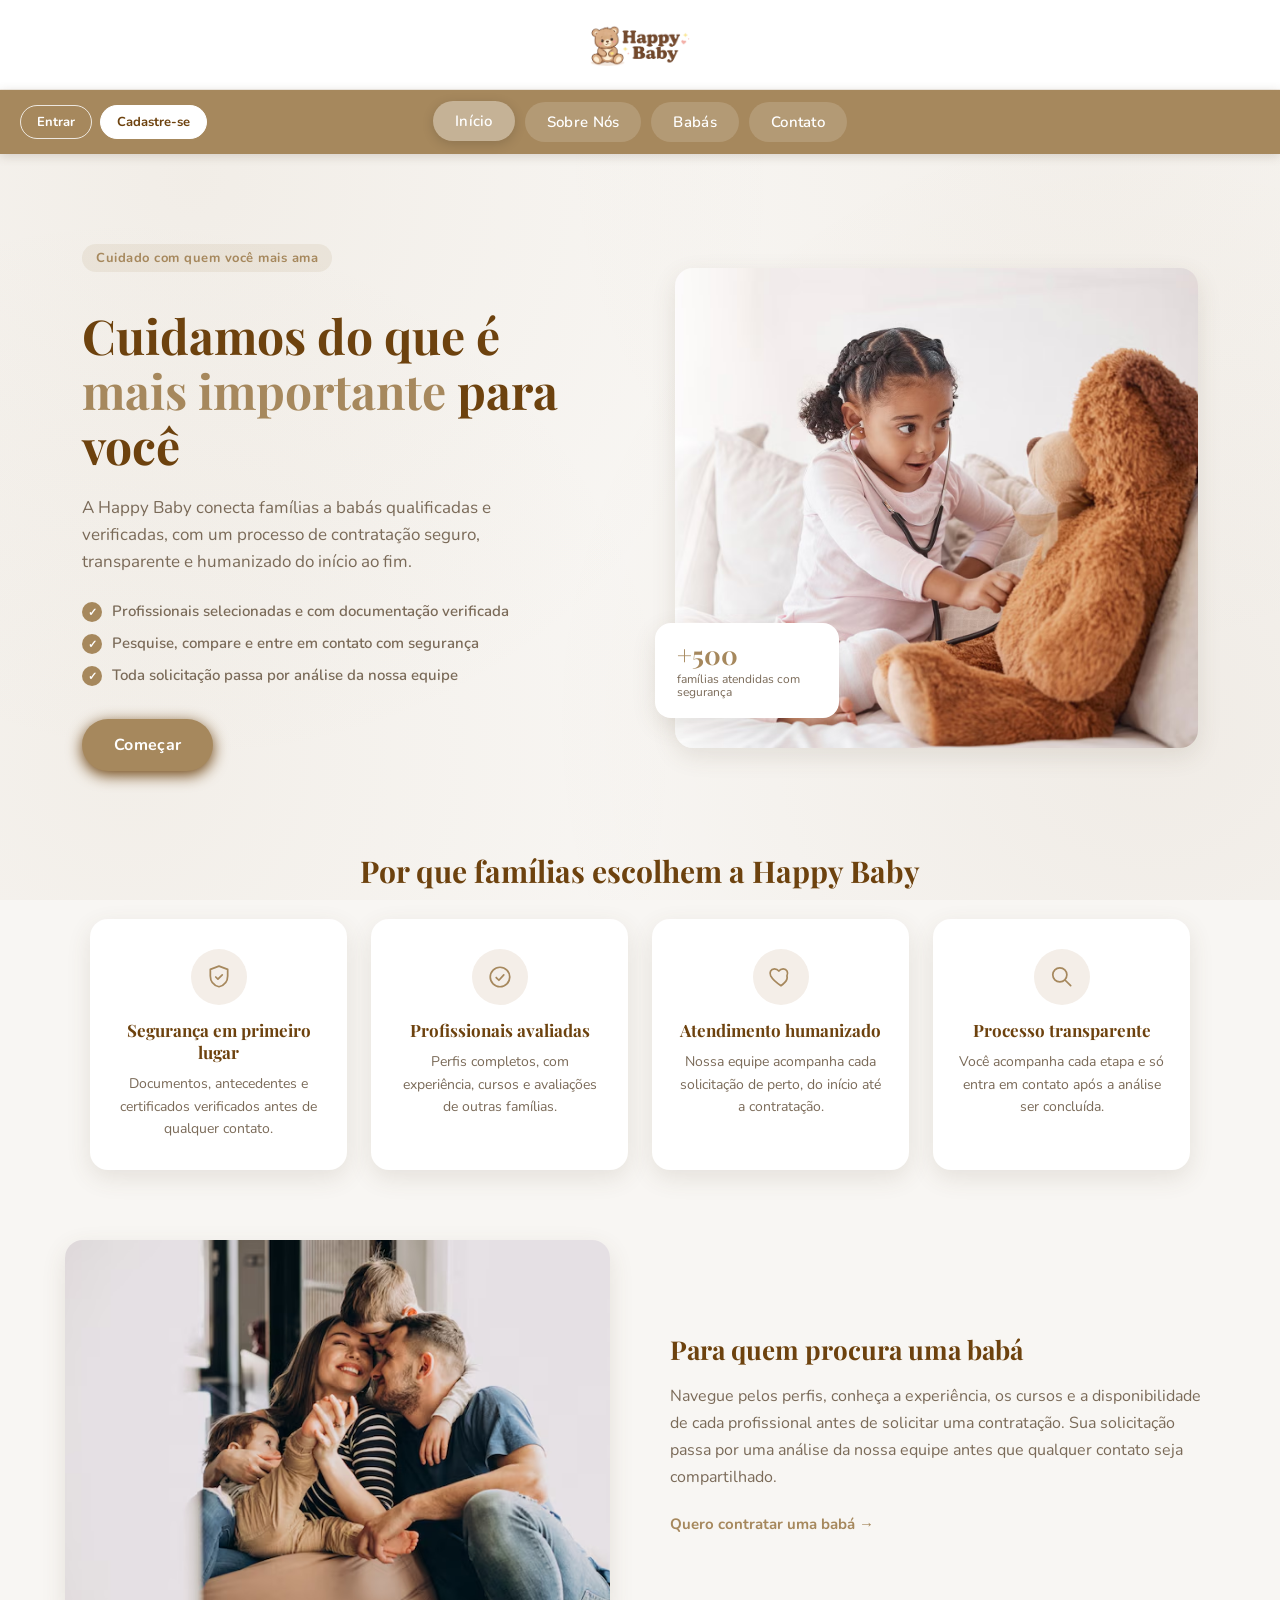
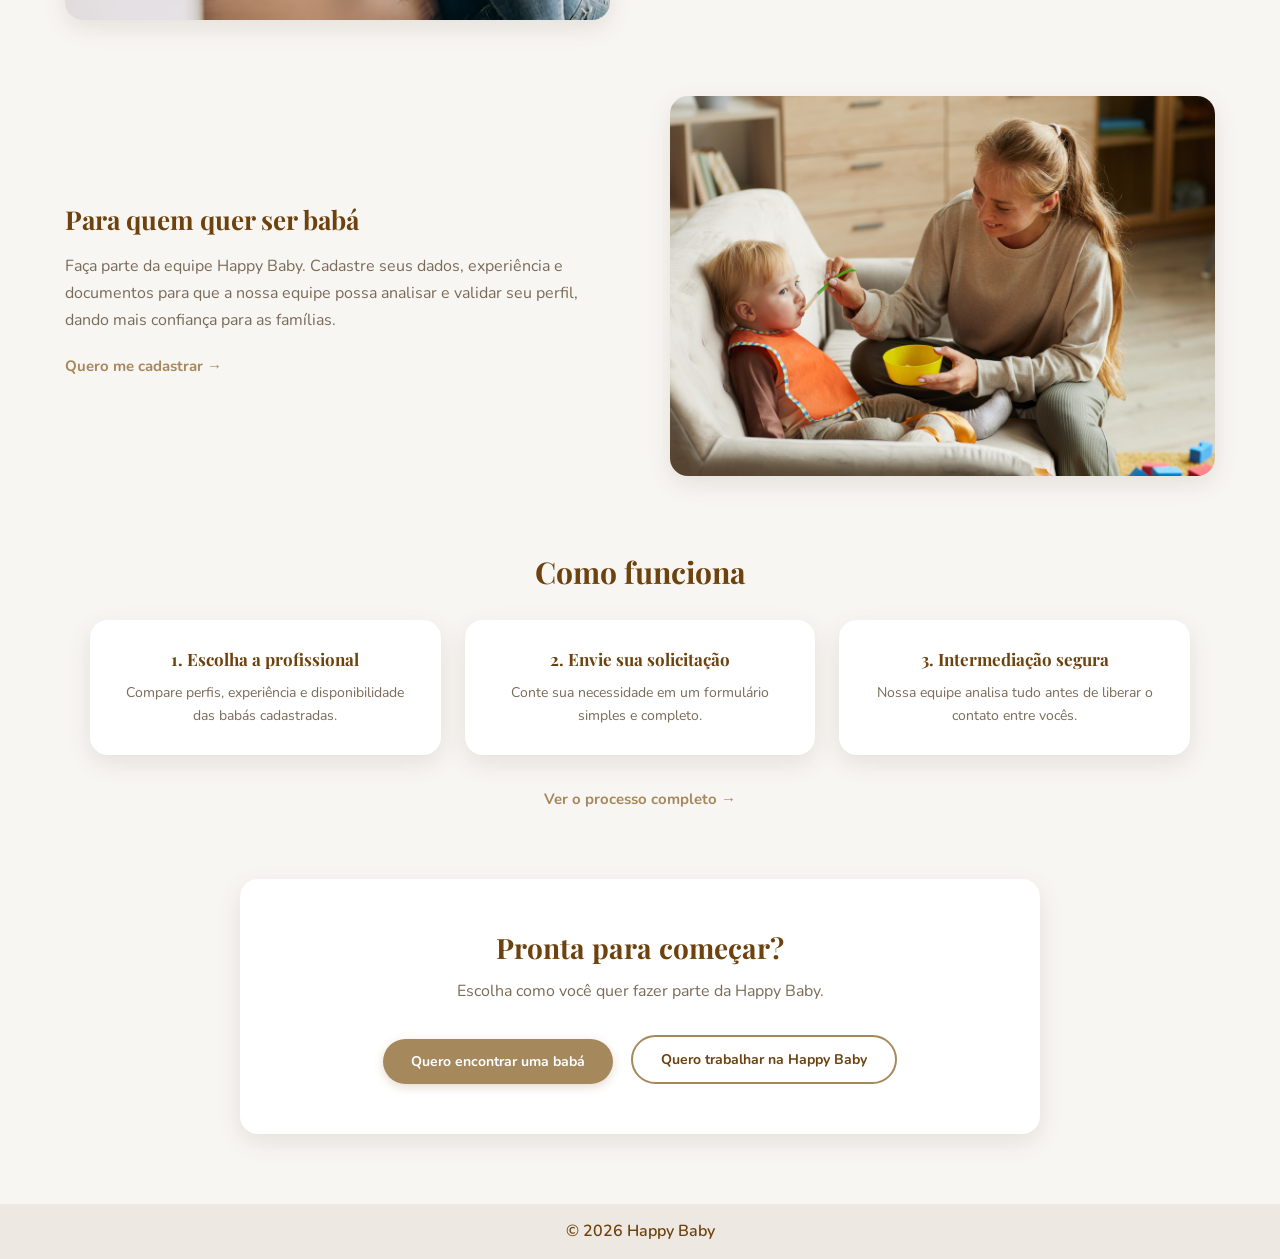
==== commit 4760163e: "direção botão inicio" ====
--- a/index.html
+++ b/index.html
@@ -197,8 +197,8 @@
         <p>Escolha como você quer fazer parte da Happy Baby.</p>
 
         <div class="cta-home-botoes">
-            <a href="contratar.html" class="btn-contratar">Quero contratar uma babá</a>
-            <a href="quero-ser-baba.html" class="btn-contratar btn-contratar-alt">Quero trabalhar na Happy Baby</a>
+            <a href="baba.html" class="btn-contratar">Quero encontrar uma babá</a>
+            <a href="contato.html" class="btn-contratar btn-contratar-alt">Quero trabalhar na Happy Baby</a>
         </div>
 
     </section>
--- a/styles.css
+++ b/styles.css
@@ -658,9 +658,20 @@
 }
 
 .beneficio-icone {
-    font-size: 30px;
-    display: block;
-    margin-bottom: 14px;
+     width: 56px;
+    height: 56px;
+    margin: 0 auto 14px;
+    background: #f4eee8;
+    color: var(--marrom);
+    border-radius: 50%;
+    display: flex;
+    align-items: center;
+    justify-content: center;
+}
+
+.beneficio-icone svg {
+    width: 26px;
+    height: 26px;
 }
 
 .beneficio-card h3 {
@@ -2194,4 +2205,88 @@
     color: var(--marrom);
     font-weight: 700;
     text-decoration: none;
+}
+
+/* ================================================
+   CONTRATAR — uma pergunta por tela
+   ================================================ */
+
+.progresso-perguntas {
+    max-width: 640px;
+    margin: 0 auto 10px;
+}
+
+.progresso-texto {
+    display: block;
+    margin-top: 10px;
+    font-size: 12px;
+    color: var(--texto-suave);
+    font-weight: 700;
+    text-align: right;
+}
+
+.wizard-perguntas {
+    max-width: 640px;
+    margin: 0 auto;
+}
+
+.wizard-perguntas .etapa {
+    margin-bottom: 0;
+}
+
+.wizard-perguntas .barra-progresso {
+    display: none;
+}
+
+.pergunta-titulo {
+    font-family: var(--fonte-titulo);
+    font-size: 24px;
+    color: var(--marrom-escuro);
+    margin-bottom: 26px;
+    line-height: 1.3;
+}
+
+.pergunta-campo input,
+.pergunta-campo select,
+.pergunta-campo textarea {
+    width: 100%;
+    padding: 14px;
+    border: 1px solid #ccc;
+    border-radius: 10px;
+    font-size: 15px;
+    font-family: var(--fonte-corpo);
+}
+
+.pergunta-campo textarea {
+    resize: vertical;
+}
+
+.pergunta-botoes {
+    margin-top: 30px;
+    margin-bottom: 0;
+}
+
+@media (max-width: 600px) {
+    .pergunta-titulo {
+        font-size: 20px;
+    }
+}
+.tag-pergunta {
+    display: inline-block;
+    margin-left: 10px;
+    padding: 3px 12px;
+    border-radius: 50px;
+    font-size: 11px;
+    font-weight: 700;
+    vertical-align: middle;
+}
+
+.tag-obrigatoria {
+    background: #f4e3df;
+    color: #a4432f;
+}
+
+.tag-opcional {
+    background: #f0e8e0;
+    color: var(--texto-suave);
 }
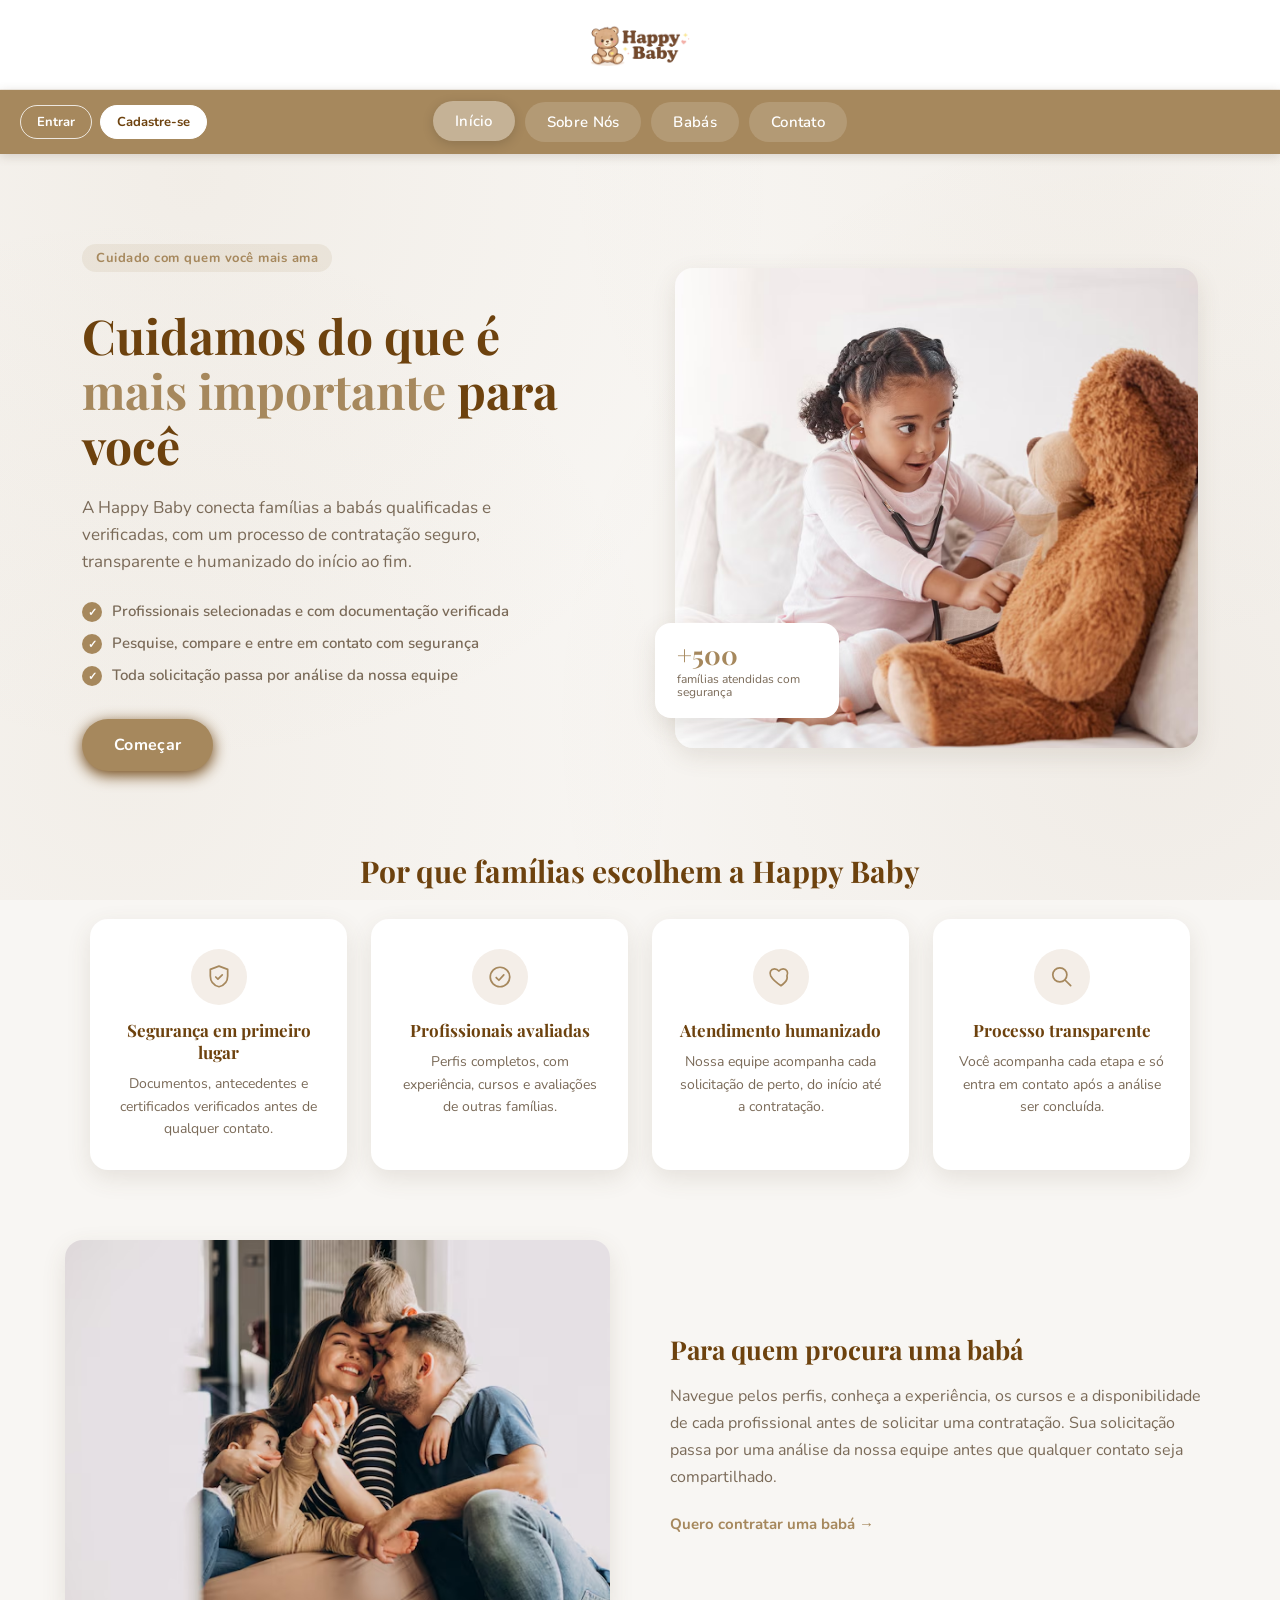
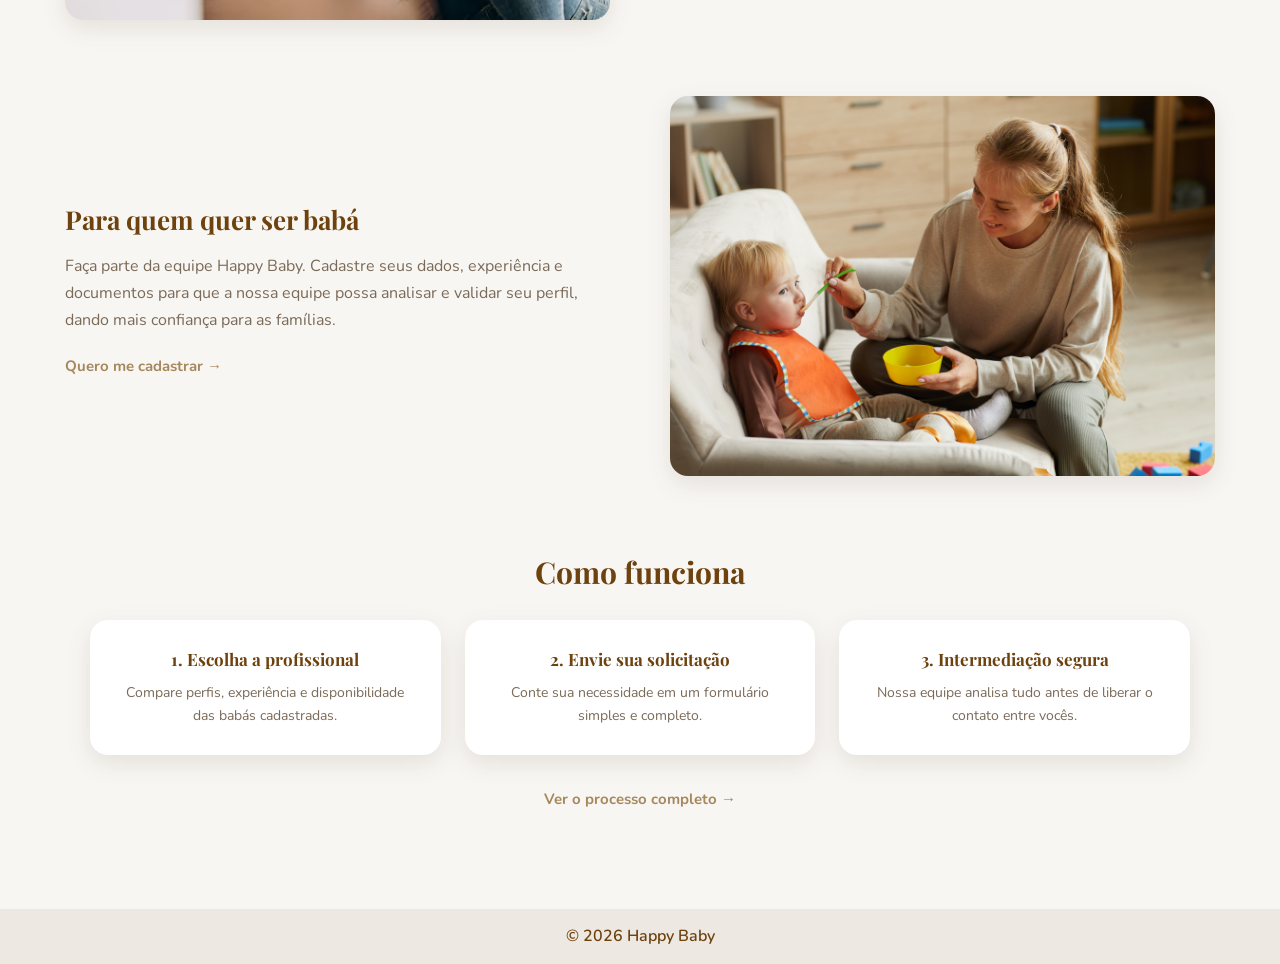
==== commit 322edb41: "ajuste em pronto para começar" ====
--- a/index.html
+++ b/index.html
@@ -190,19 +190,6 @@
 
     </section>
 
-    <!-- ===== CTA FINAL ===== -->
-    <section class="cta-home">
-
-        <h2>Pronta para começar?</h2>
-        <p>Escolha como você quer fazer parte da Happy Baby.</p>
-
-        <div class="cta-home-botoes">
-            <a href="baba.html" class="btn-contratar">Quero encontrar uma babá</a>
-            <a href="contato.html" class="btn-contratar btn-contratar-alt">Quero trabalhar na Happy Baby</a>
-        </div>
-
-    </section>
-
 </main>
 
     <footer>
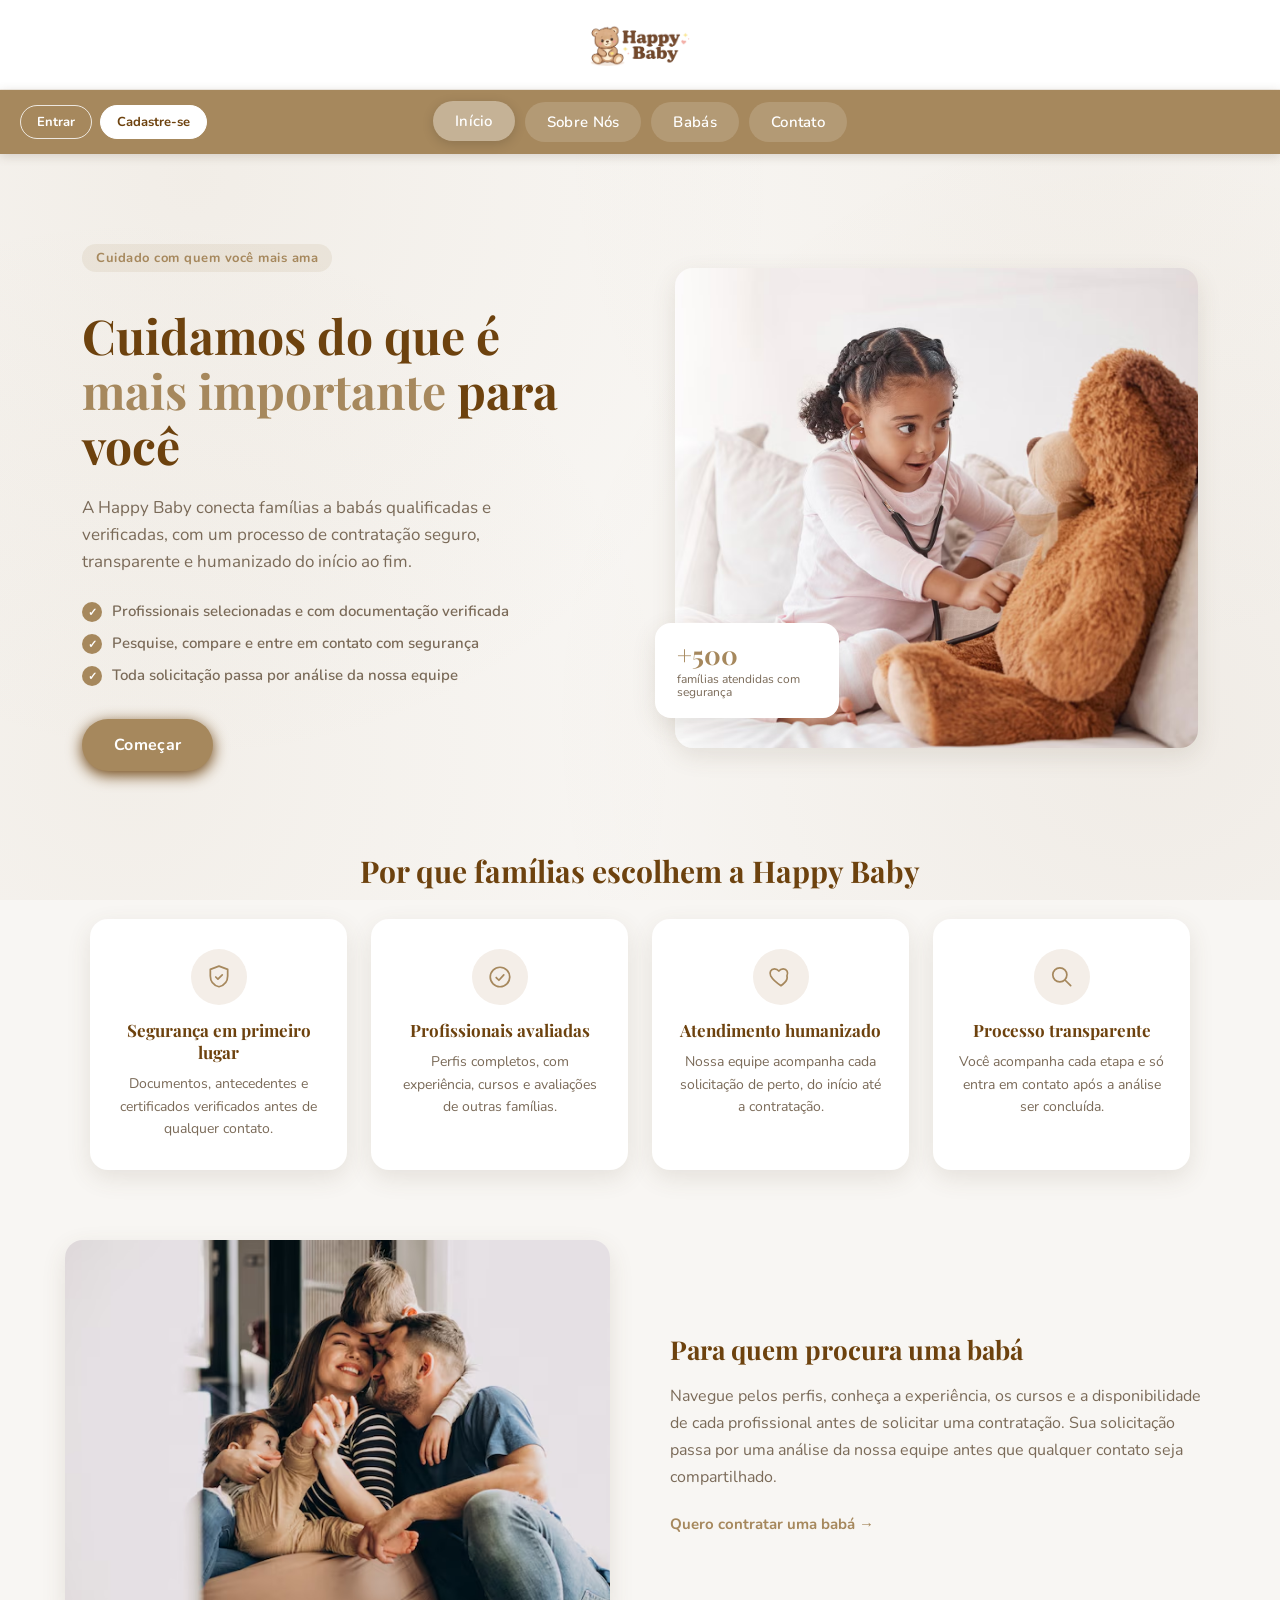
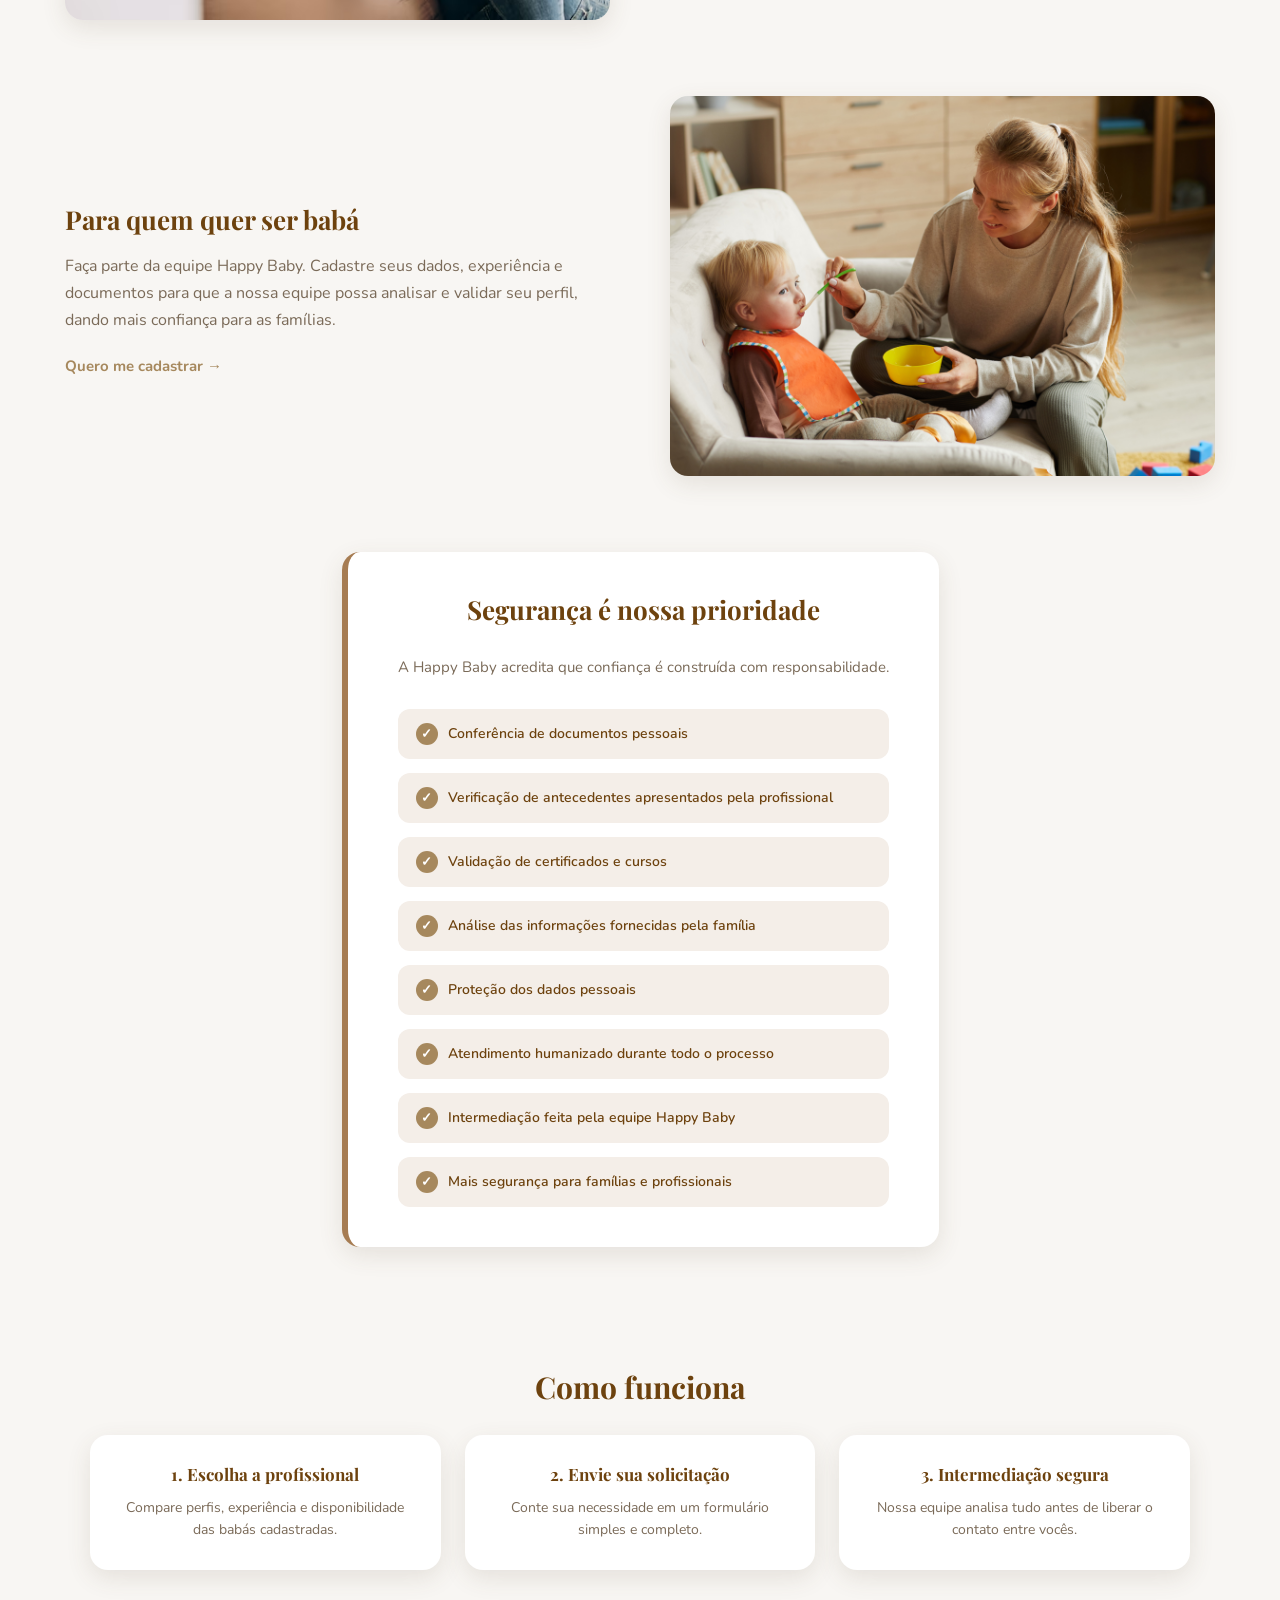
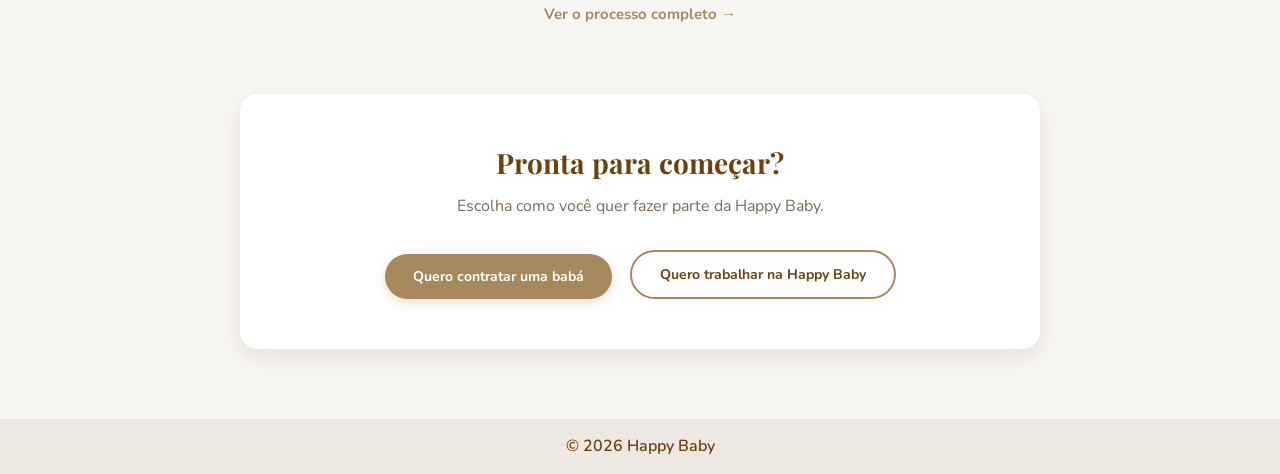
==== commit a5d3f2d1: "adicionado item na pagina inicial" ====
--- a/index.html
+++ b/index.html
@@ -159,6 +159,36 @@
             </div>
 
         </div>
+        <div class="seguranca">
+
+        <h2>Segurança é nossa prioridade</h2>
+
+        <p>
+
+            A Happy Baby acredita que confiança é construída com responsabilidade.
+
+        </p>
+
+        <div class="lista-seguranca">
+
+            <div>Conferência de documentos pessoais</div>
+
+            <div>Verificação de antecedentes apresentados pela profissional</div>
+
+            <div>Validação de certificados e cursos</div>
+
+            <div>Análise das informações fornecidas pela família</div>
+
+            <div>Proteção dos dados pessoais</div>
+
+            <div>Atendimento humanizado durante todo o processo</div>
+
+            <div>Intermediação feita pela equipe Happy Baby</div>
+
+            <div>Mais segurança para famílias e profissionais</div>
+
+        </div>
+
 
     </section>
 
@@ -190,6 +220,19 @@
 
     </section>
 
+    <!-- ===== CTA FINAL ===== -->
+    <section class="cta-home">
+
+        <h2>Pronta para começar?</h2>
+        <p>Escolha como você quer fazer parte da Happy Baby.</p>
+
+        <div class="cta-home-botoes">
+            <a href="contratar.html" class="btn-contratar">Quero contratar uma babá</a>
+            <a href="quero-ser-baba.html" class="btn-contratar btn-contratar-alt">Quero trabalhar na Happy Baby</a>
+        </div>
+
+    </section>
+
 </main>
 
     <footer>
--- a/styles.css
+++ b/styles.css
@@ -2289,4 +2289,19 @@
 .tag-opcional {
     background: #f0e8e0;
     color: var(--texto-suave);
-}+}
+/* ================================================
+   LÁPIS DE EDIÇÃO NO CARD DA BABÁ (revisão da contratação)
+   ================================================ */
+
+.card-resumo {
+    position: relative;
+}
+
+.card-resumo .btn-edit {
+    position: absolute;
+    top: 12px;
+    right: 12px;
+    background: white;
+    box-shadow: 0 2px 6px rgba(0,0,0,0.12);
+}
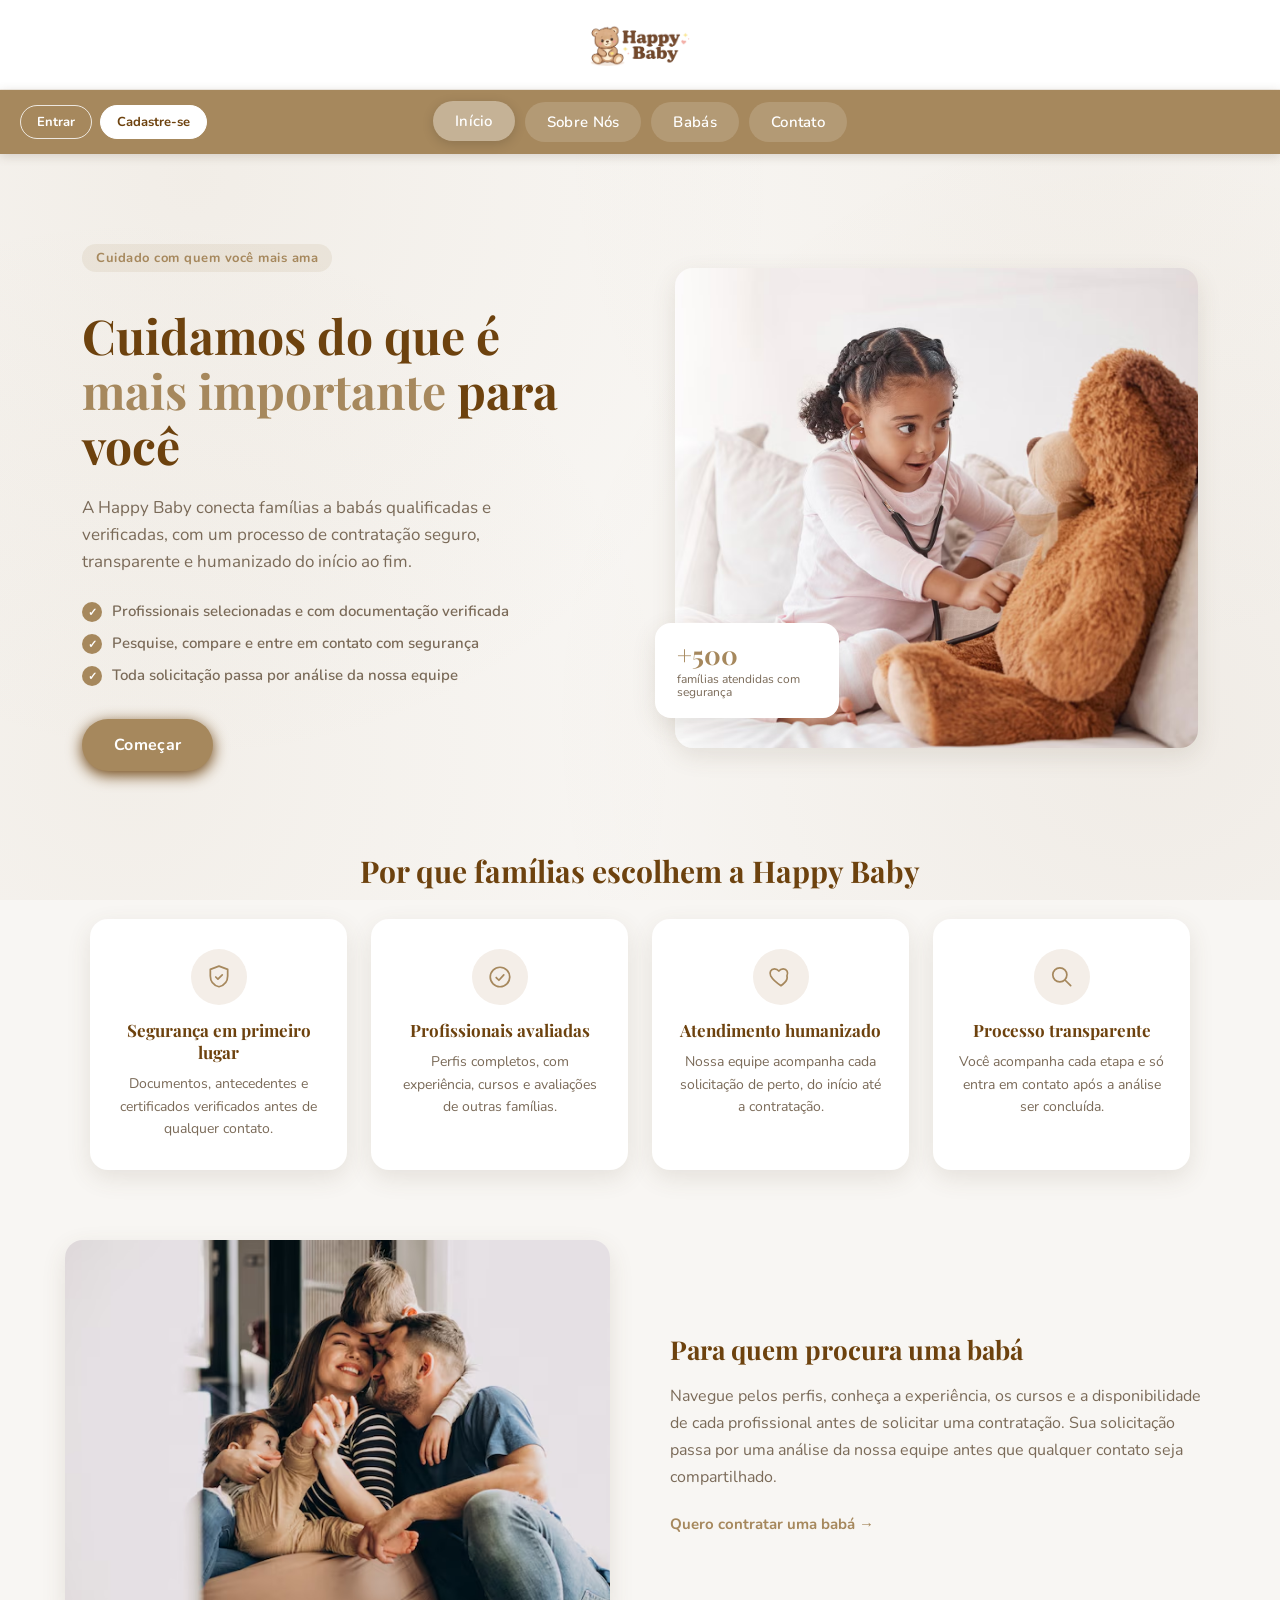
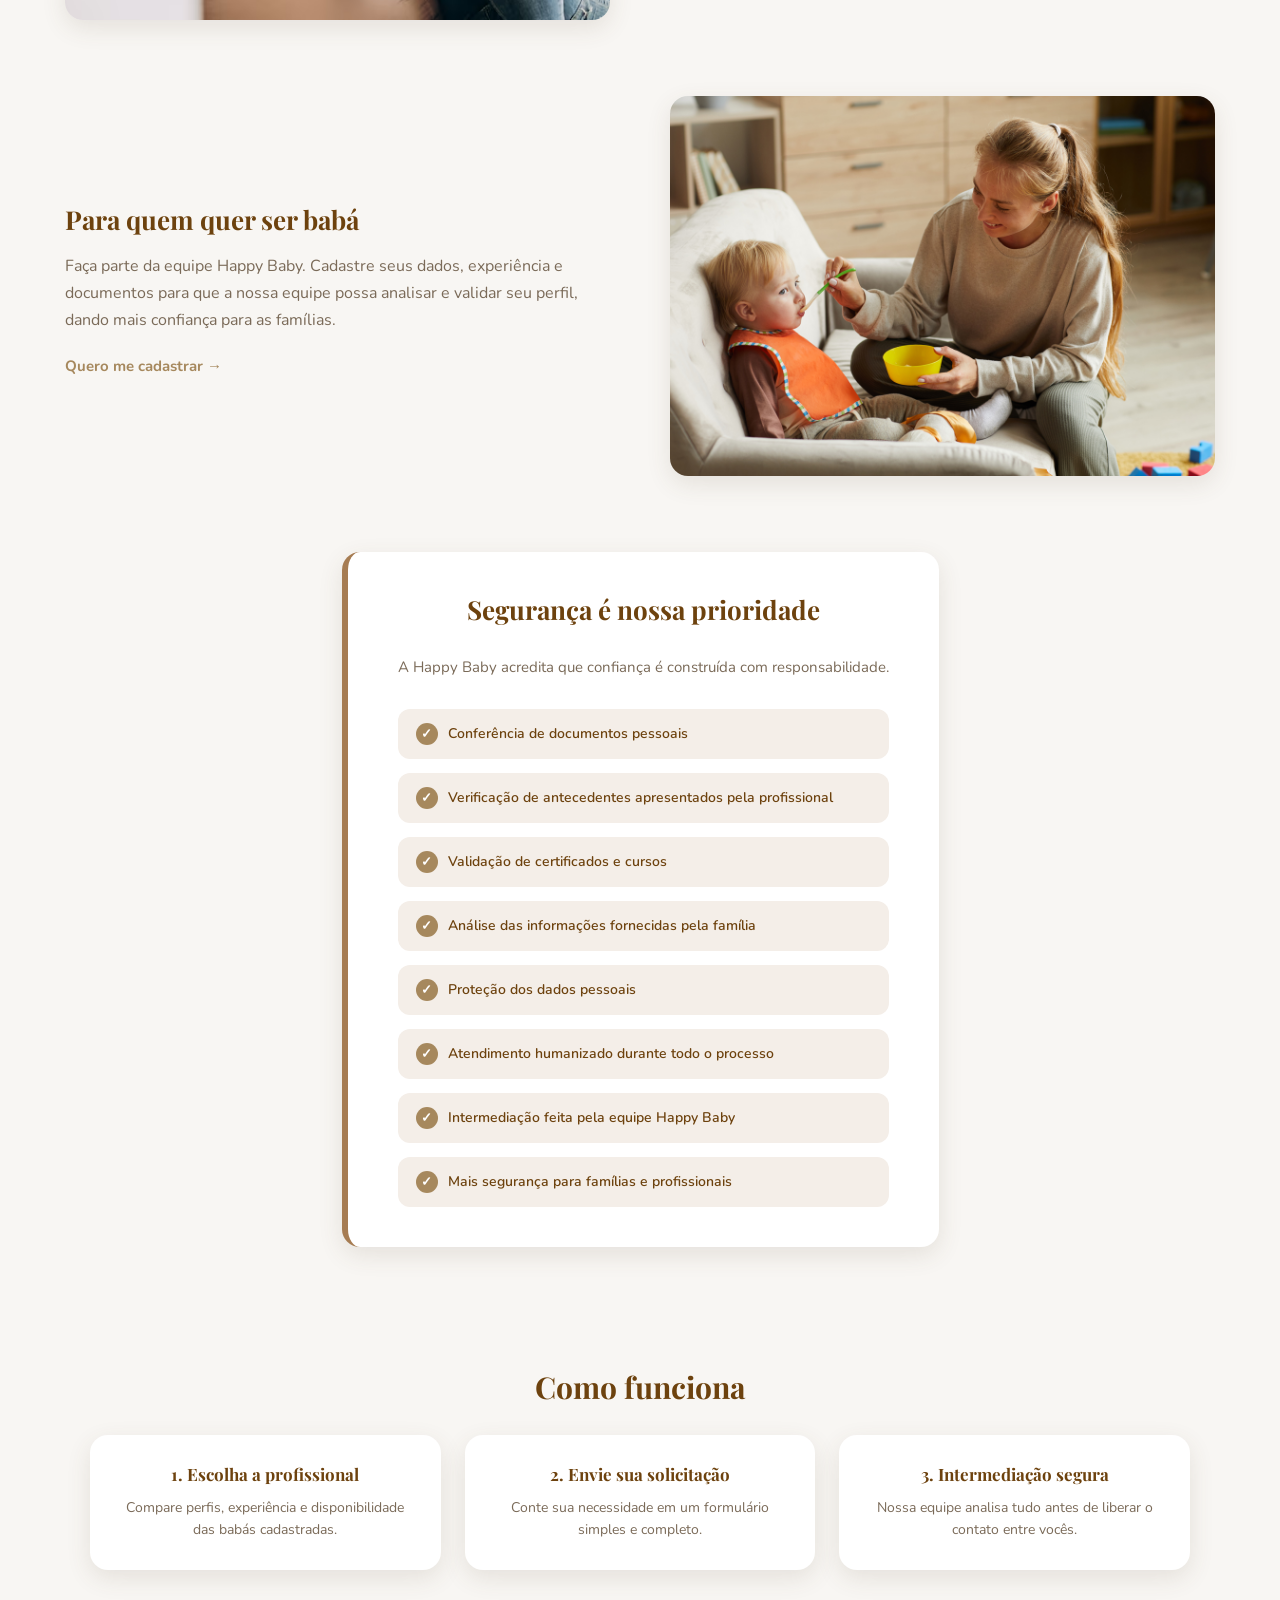
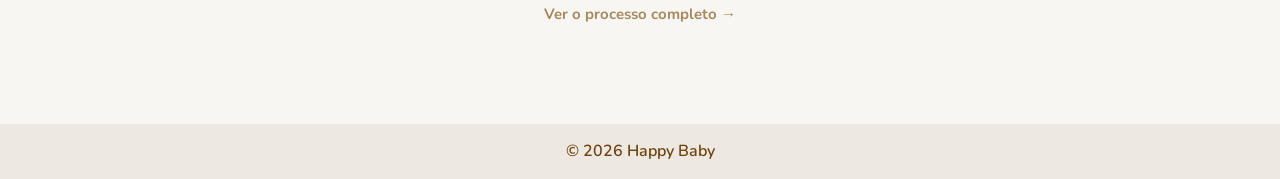
==== commit 1dd74adb: "Merge branch 'main' of https://github.com/Julianesilvas/tcc" ====
--- a/index.html
+++ b/index.html
@@ -220,19 +220,6 @@
 
     </section>
 
-    <!-- ===== CTA FINAL ===== -->
-    <section class="cta-home">
-
-        <h2>Pronta para começar?</h2>
-        <p>Escolha como você quer fazer parte da Happy Baby.</p>
-
-        <div class="cta-home-botoes">
-            <a href="contratar.html" class="btn-contratar">Quero contratar uma babá</a>
-            <a href="quero-ser-baba.html" class="btn-contratar btn-contratar-alt">Quero trabalhar na Happy Baby</a>
-        </div>
-
-    </section>
-
 </main>
 
     <footer>
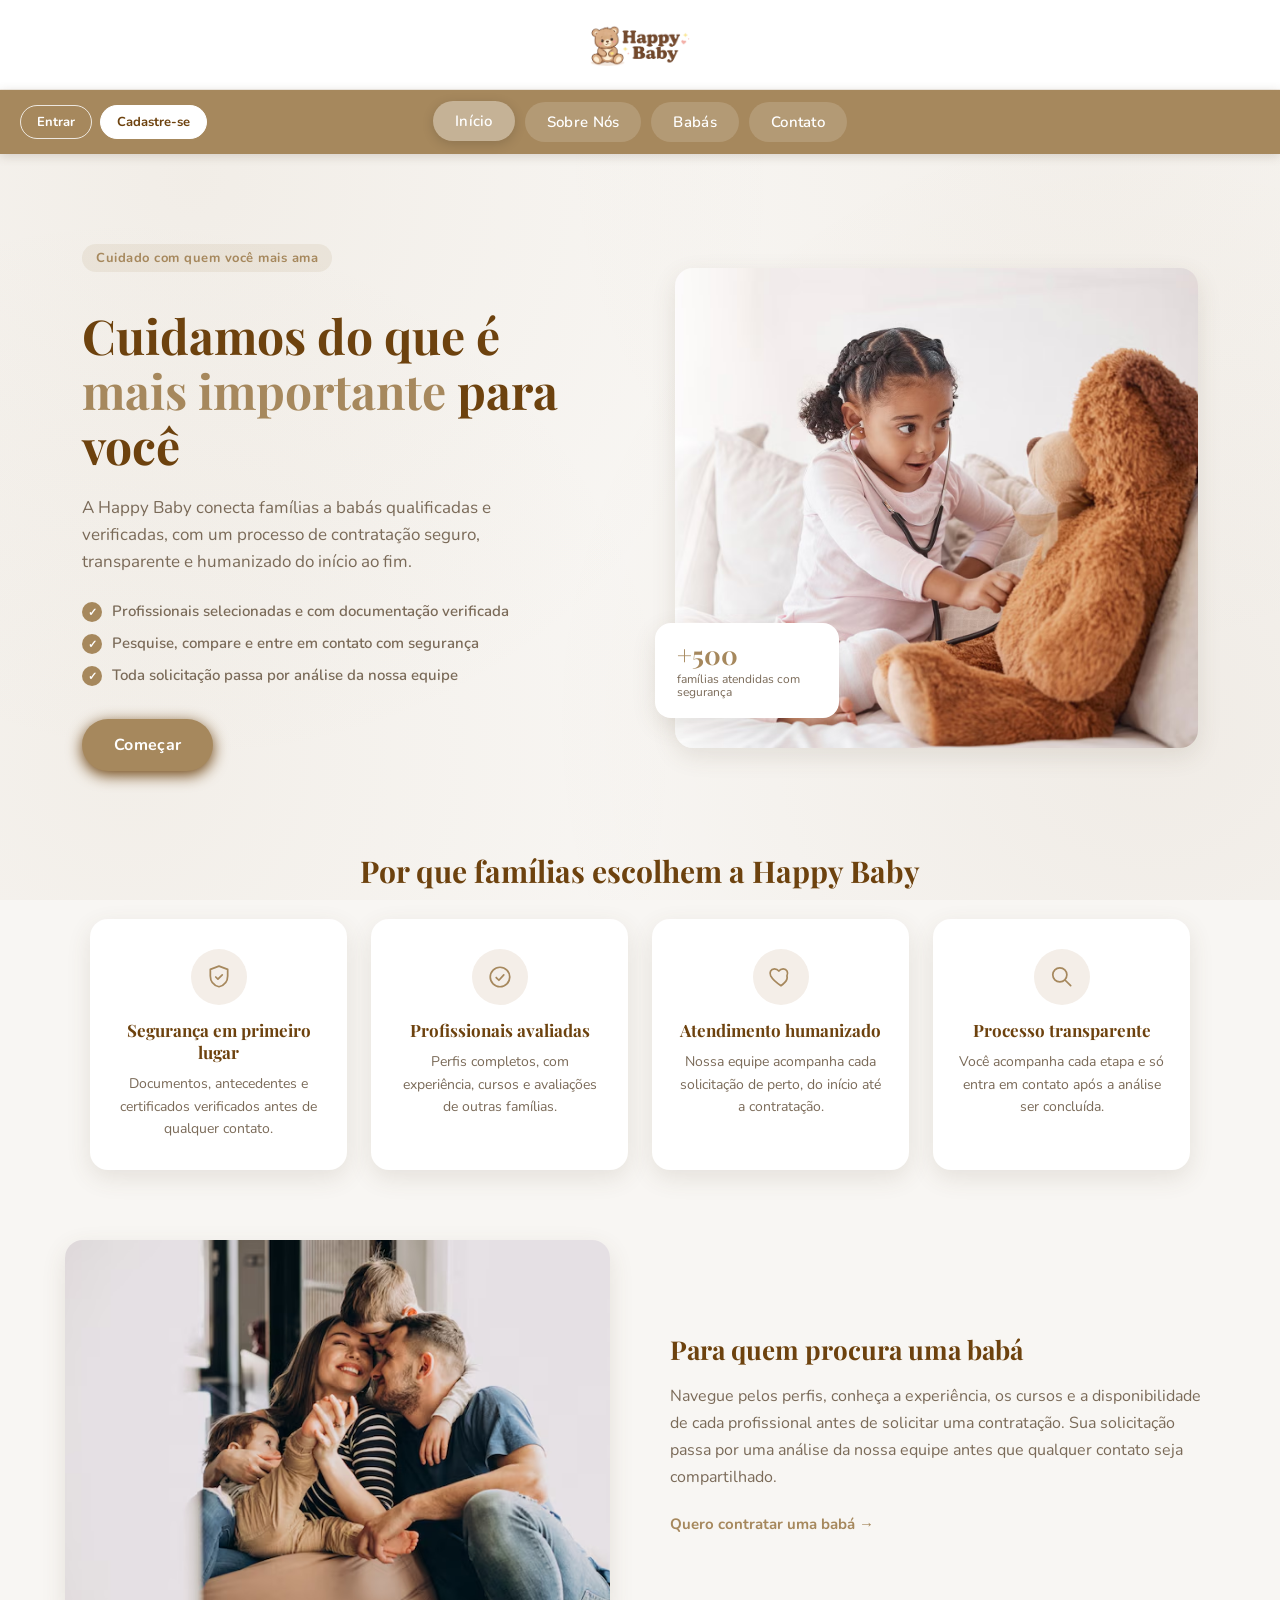
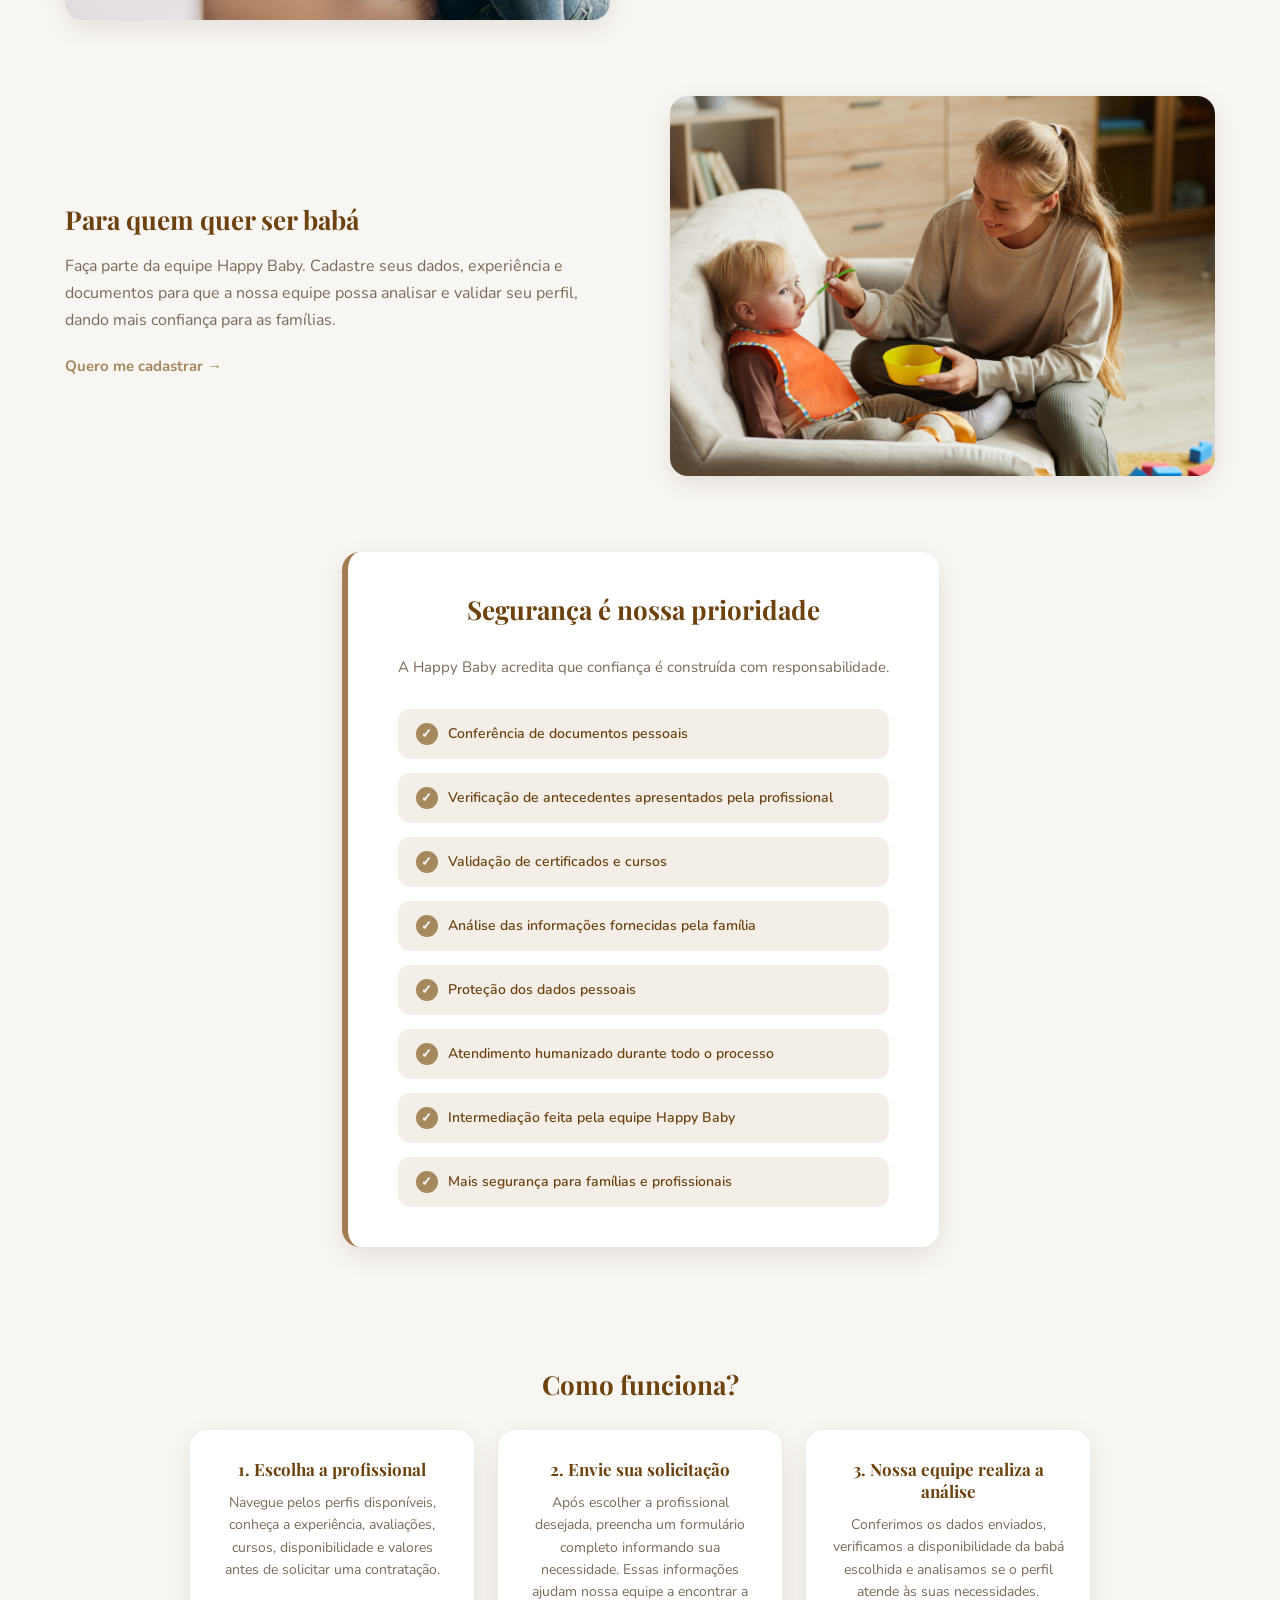
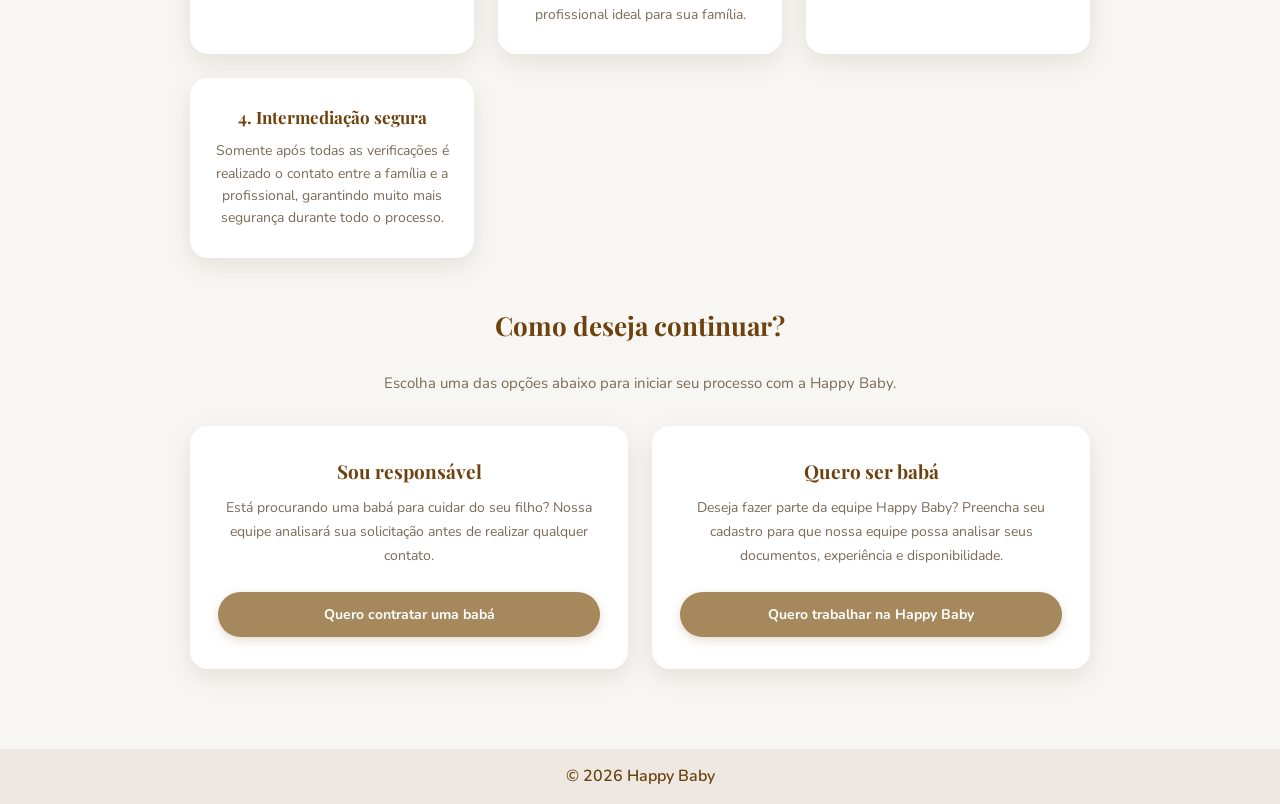
==== commit 39a56357: "troca de itens contato e inicio" ====
--- a/index.html
+++ b/index.html
@@ -193,32 +193,131 @@
     </section>
 
     <!-- ===== COMO FUNCIONA (RESUMO) ===== -->
-    <section class="funciona-resumo">
-
-        <h2 class="titulo-secao">Como funciona</h2>
+    <div class="funciona">
+
+        <h2>Como funciona?</h2>
 
         <div class="cards-funciona">
 
             <div class="card-funciona">
+
                 <h3>1. Escolha a profissional</h3>
-                <p>Compare perfis, experiência e disponibilidade das babás cadastradas.</p>
+
+                <p>
+
+                    Navegue pelos perfis disponíveis, conheça a experiência,
+                    avaliações, cursos, disponibilidade e valores antes de
+                    solicitar uma contratação.
+
+                </p>
+
             </div>
 
             <div class="card-funciona">
+
                 <h3>2. Envie sua solicitação</h3>
-                <p>Conte sua necessidade em um formulário simples e completo.</p>
+
+                <p>
+
+                    Após escolher a profissional desejada, preencha um formulário
+                    completo informando sua necessidade. Essas informações ajudam
+                    nossa equipe a encontrar a profissional ideal para sua família.
+
+                </p>
+
             </div>
 
             <div class="card-funciona">
-                <h3>3. Intermediação segura</h3>
-                <p>Nossa equipe analisa tudo antes de liberar o contato entre vocês.</p>
-            </div>
-
-        </div>
-
-        <a href="contato.html" class="link-saiba-mais link-saiba-mais-central">Ver o processo completo →</a>
-
-    </section>
+
+                <h3>3. Nossa equipe realiza a análise</h3>
+
+                <p>
+
+                    Conferimos os dados enviados, verificamos a disponibilidade
+                    da babá escolhida e analisamos se o perfil atende às suas
+                    necessidades.
+
+                </p>
+
+            </div>
+
+            <div class="card-funciona">
+
+                <h3>4. Intermediação segura</h3>
+
+                <p>
+
+                    Somente após todas as verificações é realizado o contato entre
+                    a família e a profissional, garantindo muito mais segurança
+                    durante todo o processo.
+
+                </p>
+
+            </div>
+
+        </div>
+
+    </div>
+
+    <div class="proximos-passos">
+
+        <h2>Como deseja continuar?</h2>
+
+        <p>
+
+            Escolha uma das opções abaixo para iniciar seu processo com a Happy Baby.
+
+        </p>
+
+        <div class="cards-acoes">
+
+            <div class="acao">
+
+                <h3>Sou responsável</h3>
+
+                <p>
+
+                    Está procurando uma babá para cuidar do seu filho?
+
+                    Nossa equipe analisará sua solicitação antes de realizar
+                    qualquer contato.
+
+                </p>
+
+                <a href="baba.html" class="btn-contratar">
+
+                    Quero contratar uma babá
+
+                </a>
+
+            </div>
+
+            <div class="acao">
+
+                <h3>Quero ser babá</h3>
+
+                <p>
+
+                    Deseja fazer parte da equipe Happy Baby?
+
+                    Preencha seu cadastro para que nossa equipe possa analisar
+                    seus documentos, experiência e disponibilidade.
+
+                </p>
+
+                <a href="quero-ser-baba.html" class="btn-contratar">
+
+                    Quero trabalhar na Happy Baby
+
+                </a>
+
+            </div>
+
+        </div>
+
+    </div>
+
+</section>
 
 </main>
 
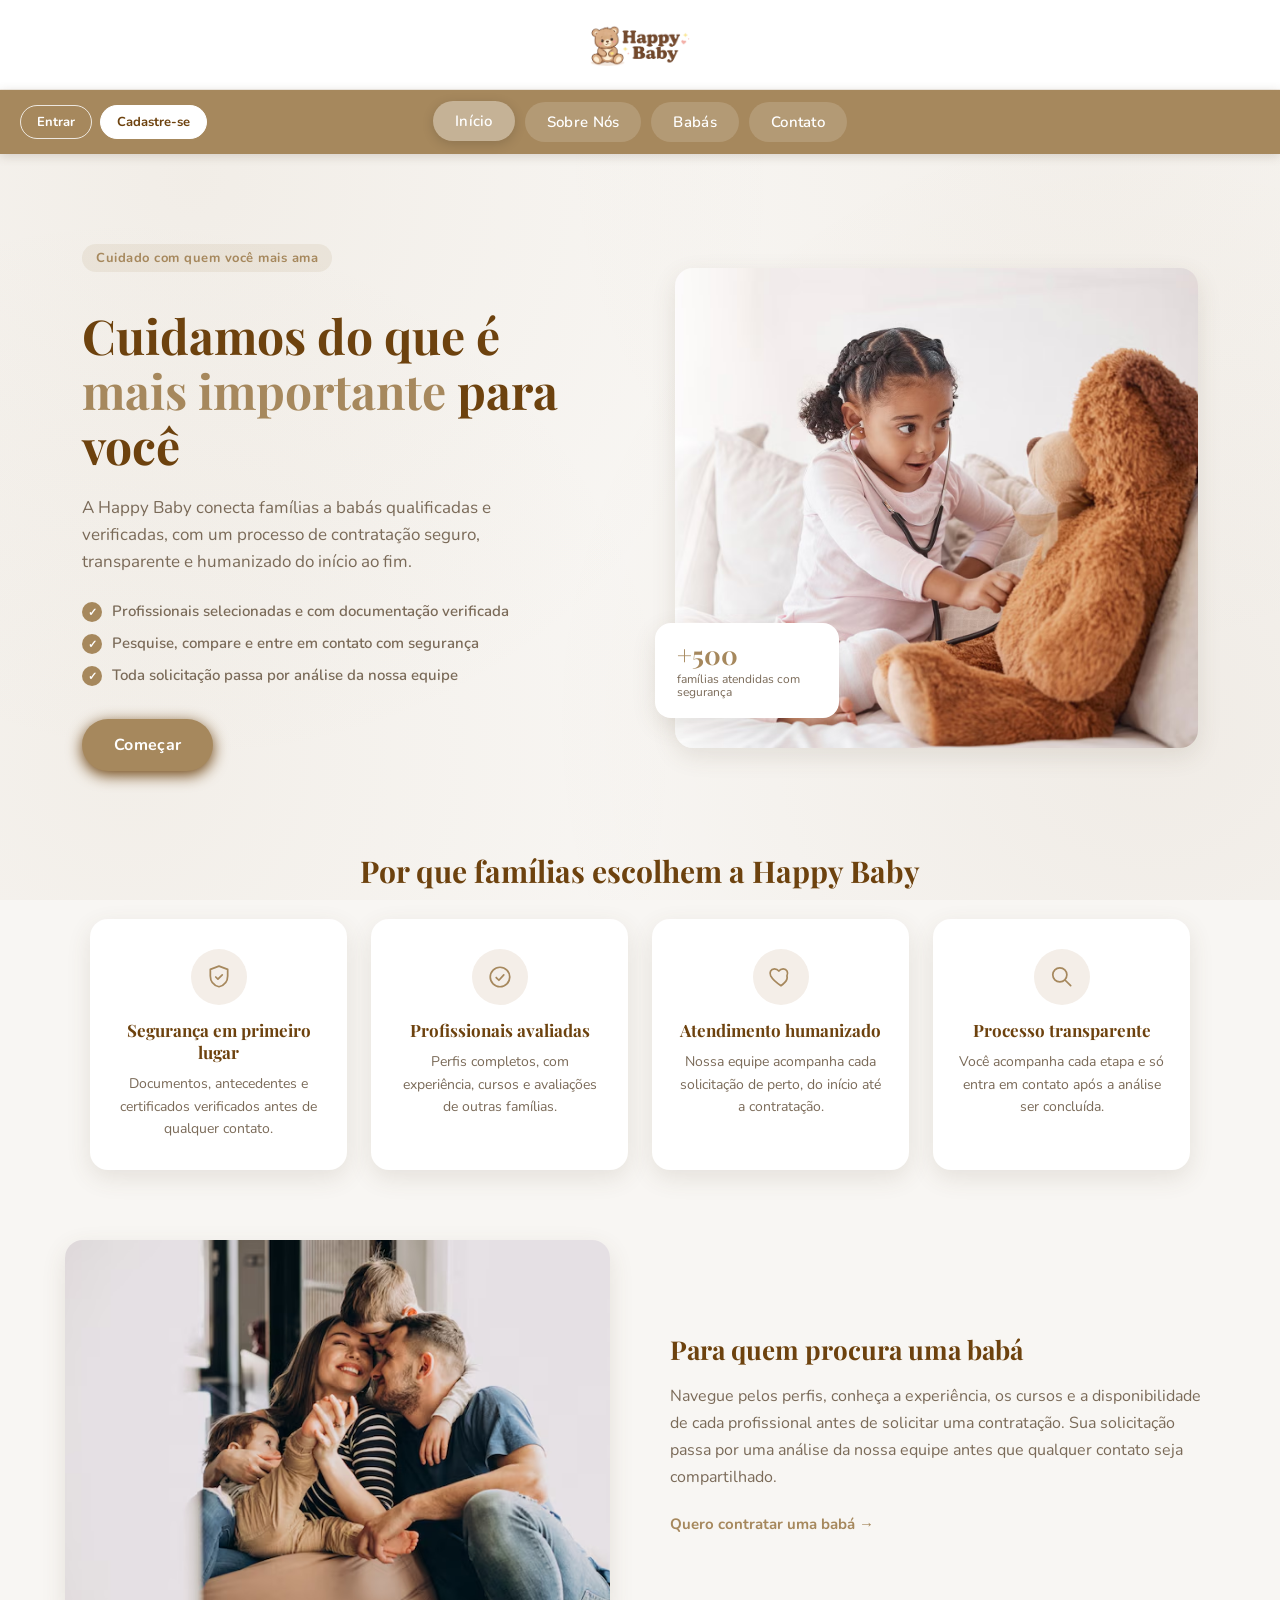
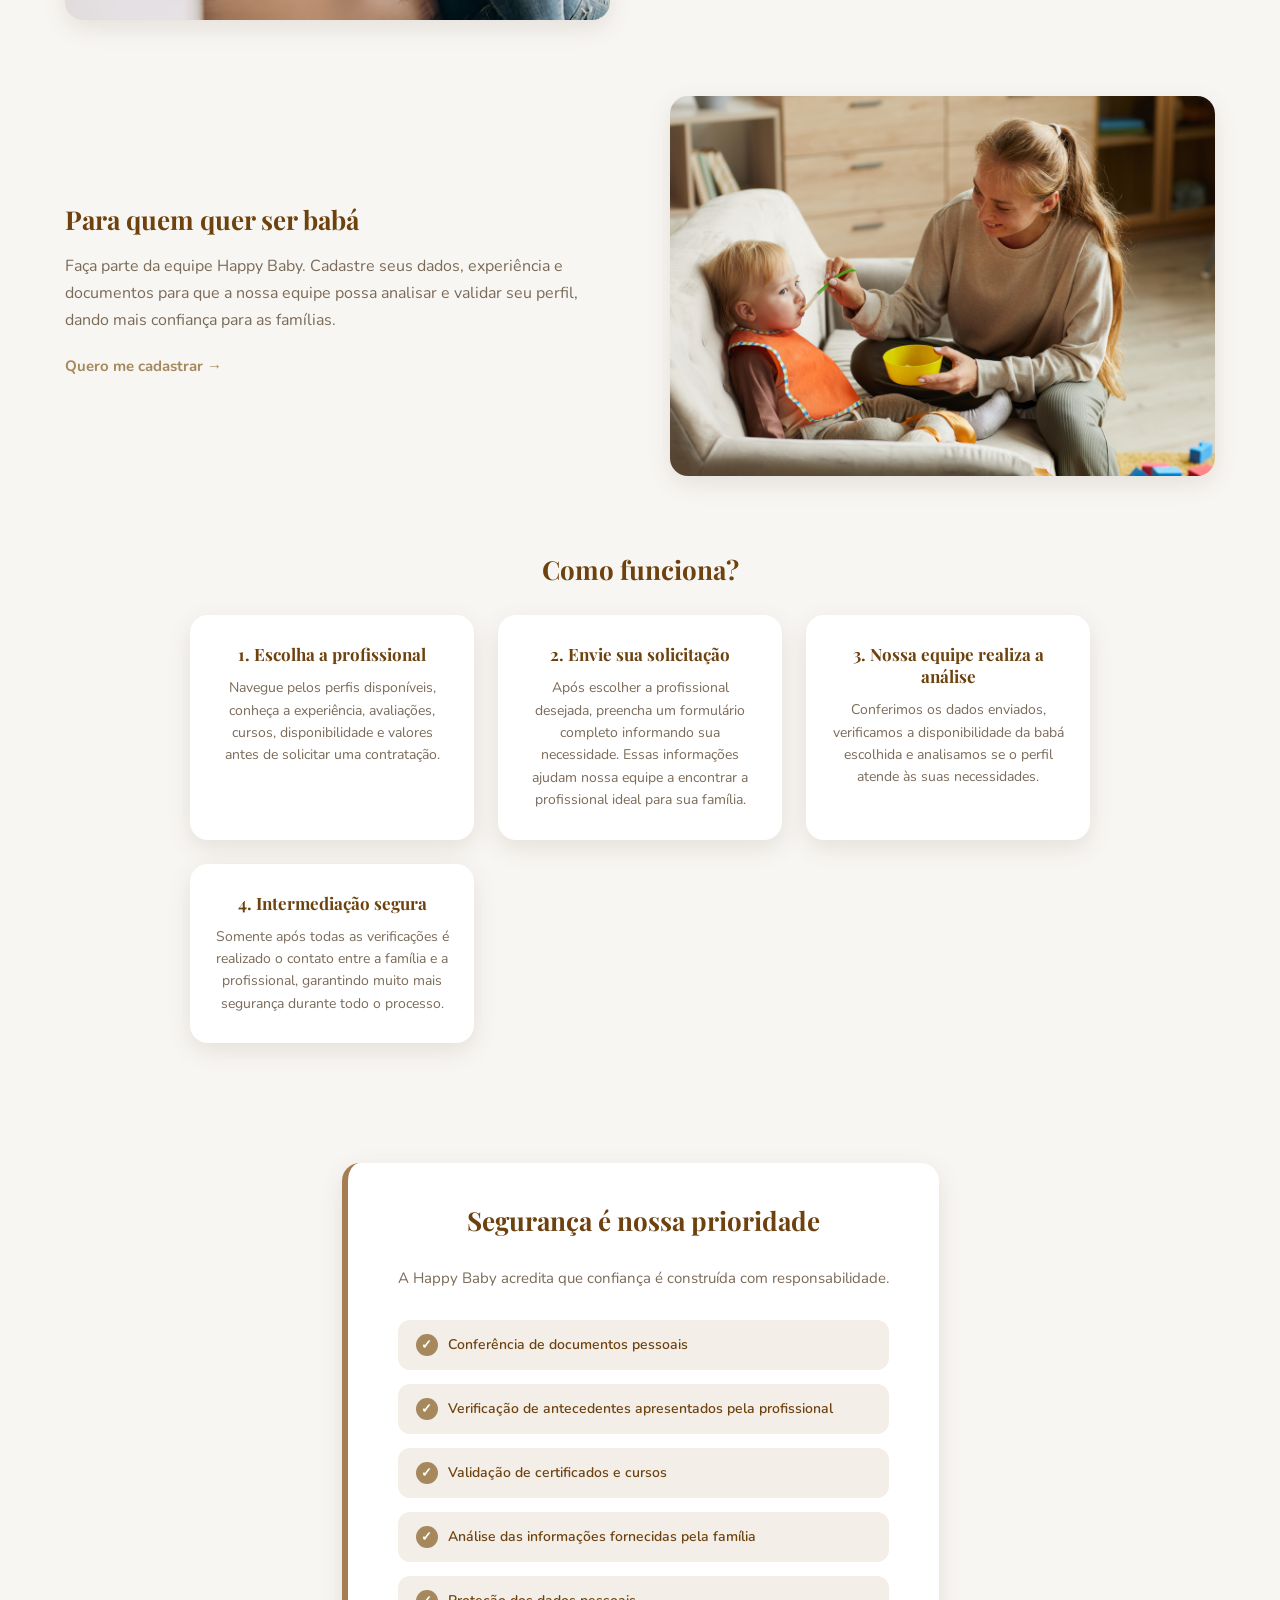
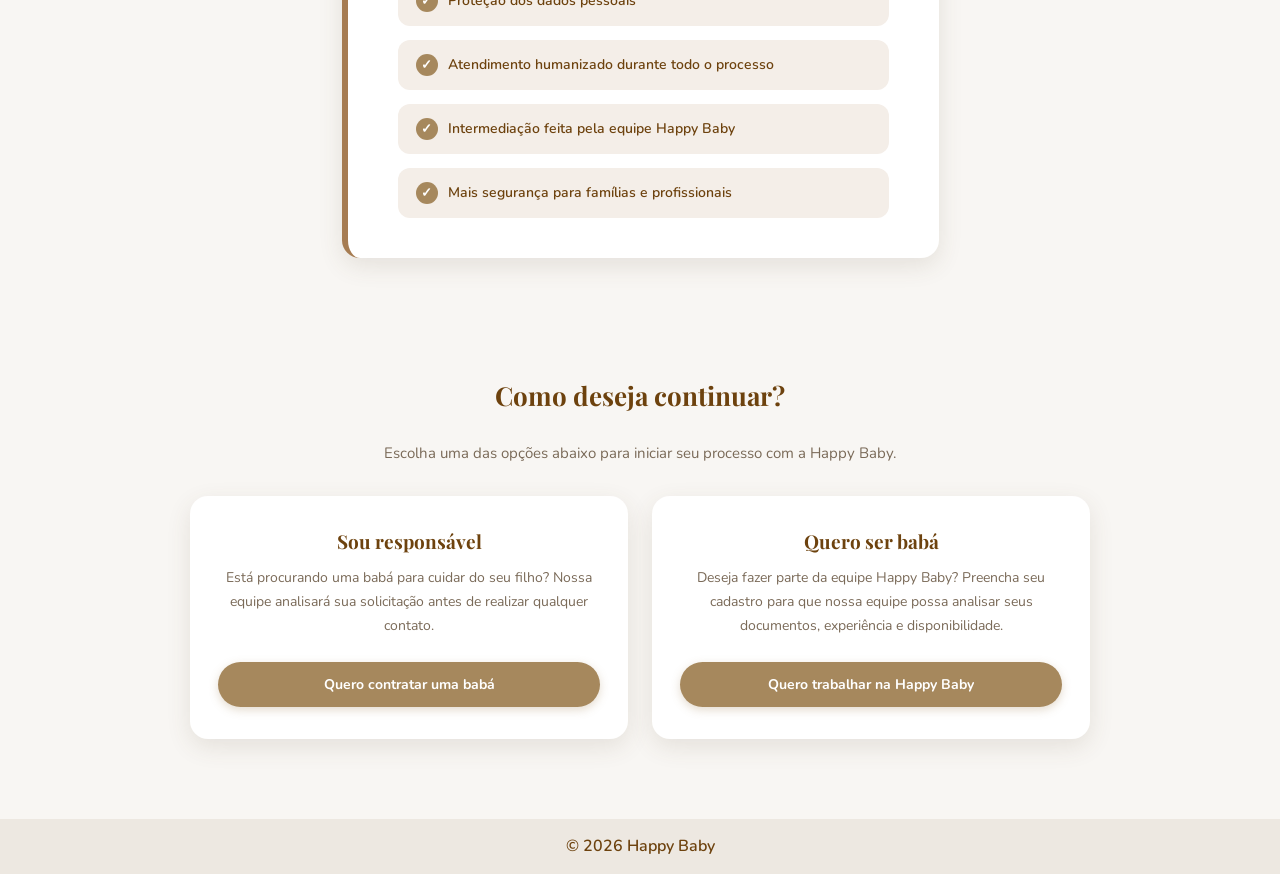
==== commit 524352ff: "ajustes" ====
--- a/index.html
+++ b/index.html
@@ -159,40 +159,8 @@
             </div>
 
         </div>
-        <div class="seguranca">
-
-        <h2>Segurança é nossa prioridade</h2>
-
-        <p>
-
-            A Happy Baby acredita que confiança é construída com responsabilidade.
-
-        </p>
-
-        <div class="lista-seguranca">
-
-            <div>Conferência de documentos pessoais</div>
-
-            <div>Verificação de antecedentes apresentados pela profissional</div>
-
-            <div>Validação de certificados e cursos</div>
-
-            <div>Análise das informações fornecidas pela família</div>
-
-            <div>Proteção dos dados pessoais</div>
-
-            <div>Atendimento humanizado durante todo o processo</div>
-
-            <div>Intermediação feita pela equipe Happy Baby</div>
-
-            <div>Mais segurança para famílias e profissionais</div>
-
-        </div>
-
-
-    </section>
-
-    <!-- ===== COMO FUNCIONA (RESUMO) ===== -->
+
+         <!-- ===== COMO FUNCIONA (RESUMO) ===== -->
     <div class="funciona">
 
         <h2>Como funciona?</h2>
@@ -259,6 +227,40 @@
 
     </div>
 
+    
+        <div class="seguranca">
+
+        <h2>Segurança é nossa prioridade</h2>
+
+        <p>
+
+            A Happy Baby acredita que confiança é construída com responsabilidade.
+
+        </p>
+
+        <div class="lista-seguranca">
+
+            <div>Conferência de documentos pessoais</div>
+
+            <div>Verificação de antecedentes apresentados pela profissional</div>
+
+            <div>Validação de certificados e cursos</div>
+
+            <div>Análise das informações fornecidas pela família</div>
+
+            <div>Proteção dos dados pessoais</div>
+
+            <div>Atendimento humanizado durante todo o processo</div>
+
+            <div>Intermediação feita pela equipe Happy Baby</div>
+
+            <div>Mais segurança para famílias e profissionais</div>
+
+        </div>
+
+
+    </section>
+
     <div class="proximos-passos">
 
         <h2>Como deseja continuar?</h2>
